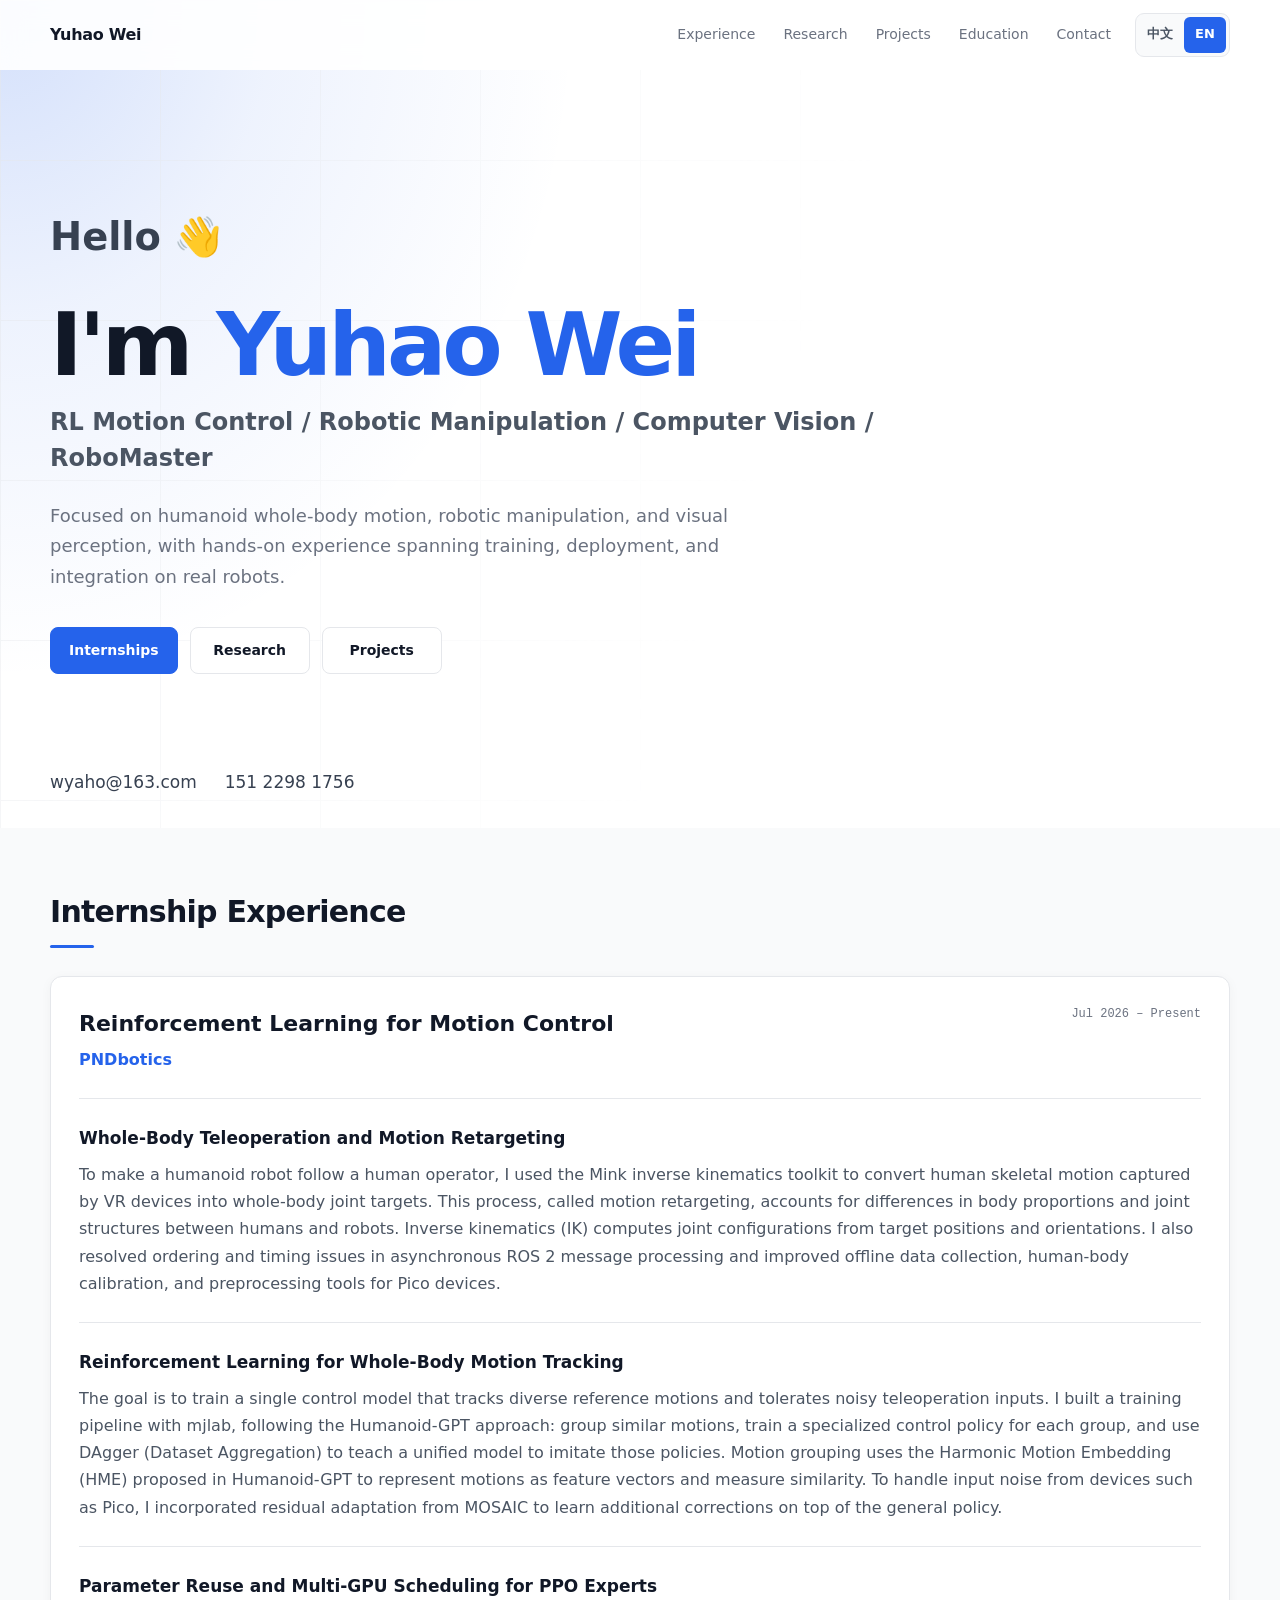
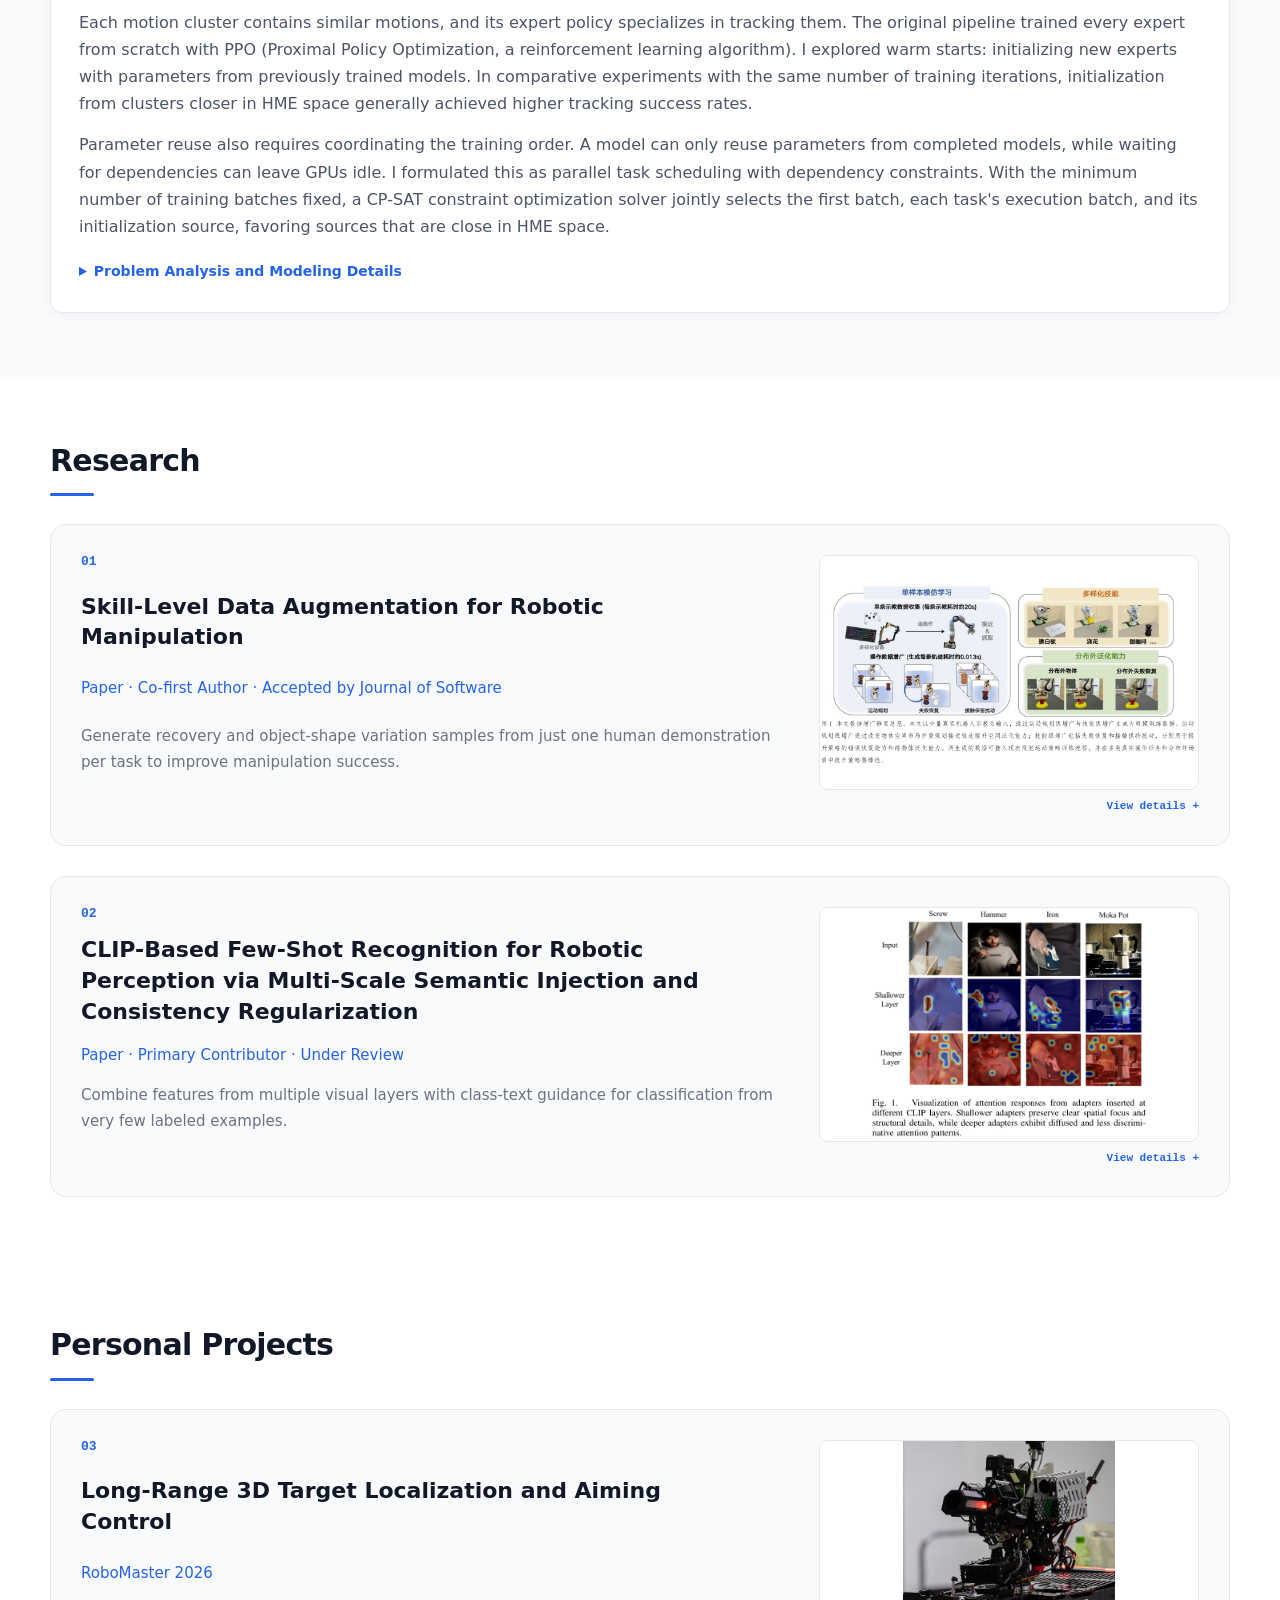
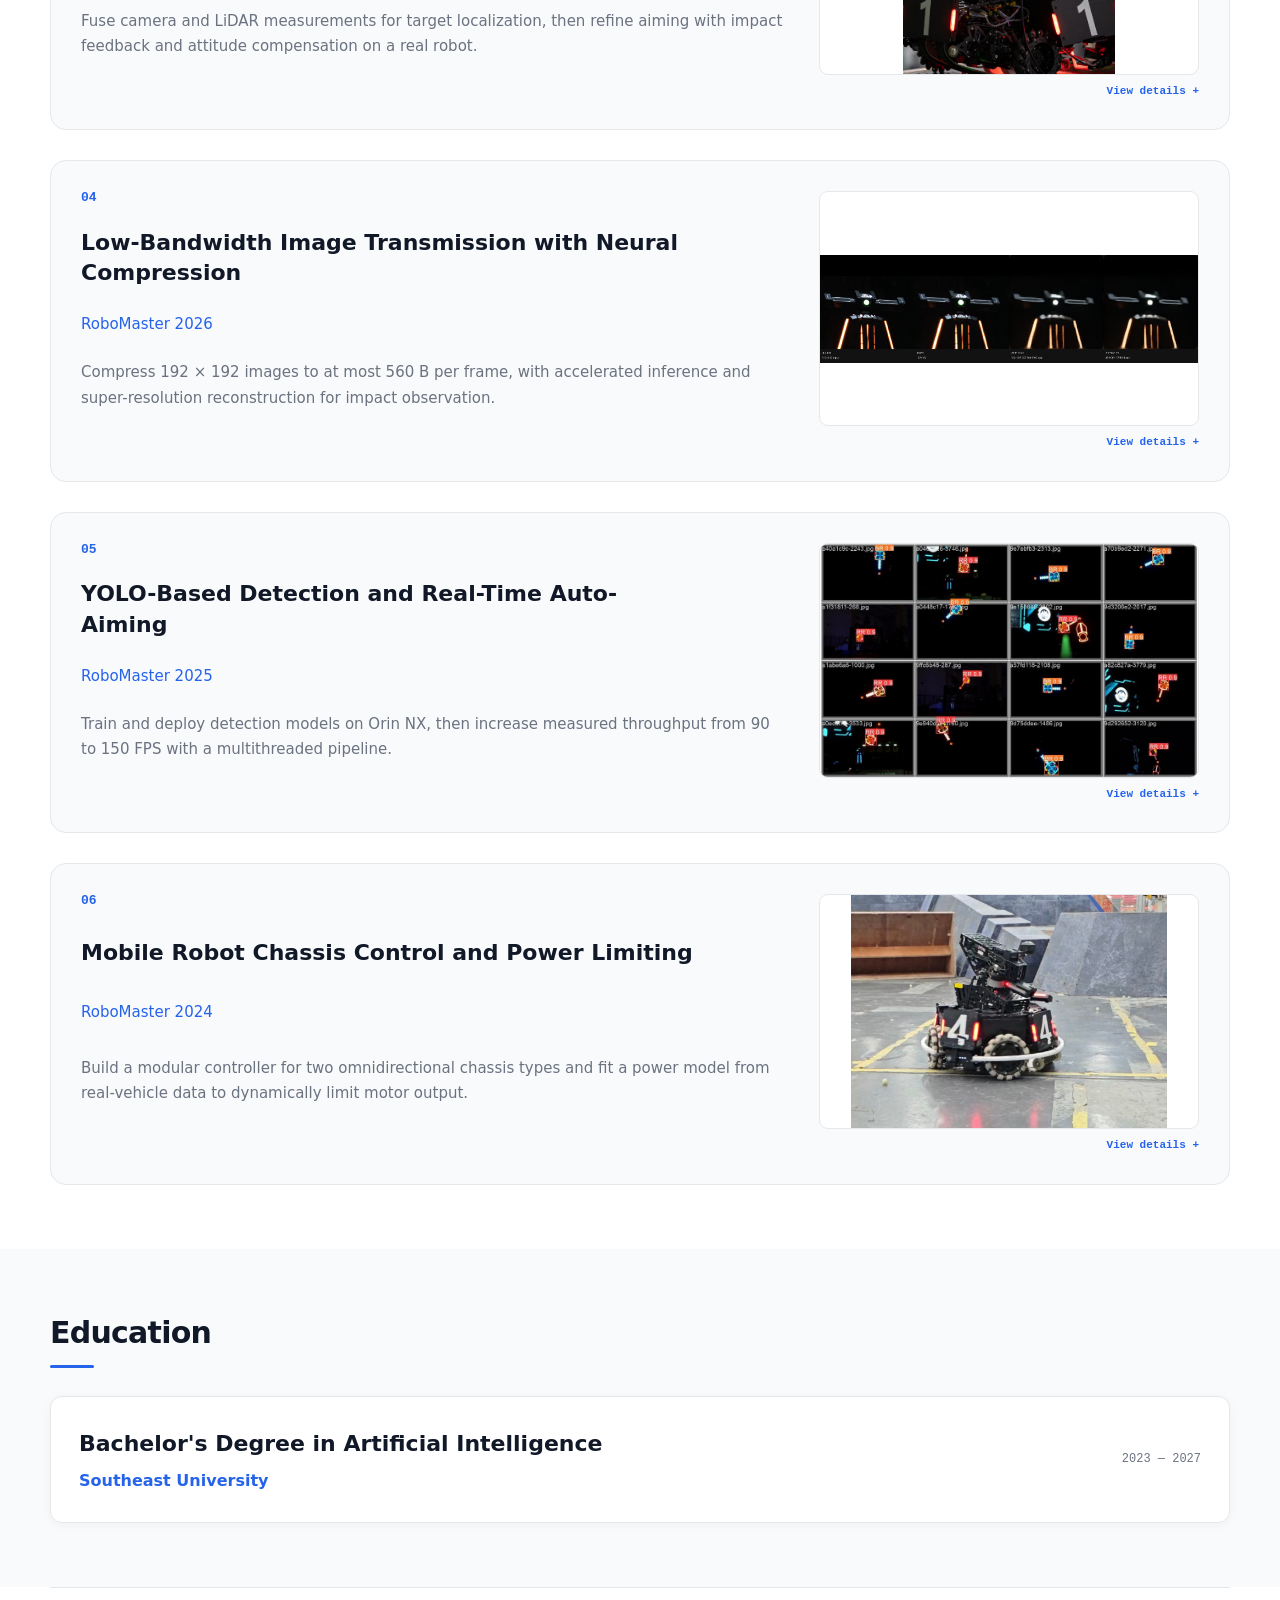
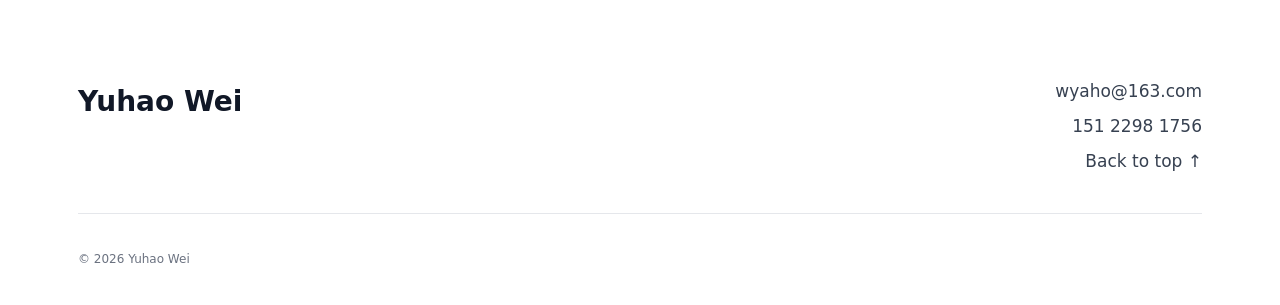
==== en.html @ c0b43d54 "Add English portfolio and bilingual navigation" ====
<!doctype html>
<html lang="en">
<head>
  <meta charset="UTF-8" />
  <meta name="viewport" content="width=device-width, initial-scale=1.0" />
  <meta name="description" content="Yuhao Wei's portfolio, focused on humanoid robotics, reinforcement learning, robotic manipulation, and visual perception." />
  <meta name="theme-color" content="#2563eb" />
  <meta property="og:type" content="website" />
  <meta property="og:url" content="https://weiyuhao258.github.io/en.html" />
  <link rel="canonical" href="https://weiyuhao258.github.io/en.html" />
  <link rel="alternate" hreflang="zh-CN" href="https://weiyuhao258.github.io/" />
  <link rel="alternate" hreflang="en" href="https://weiyuhao258.github.io/en.html" />
  <link rel="alternate" hreflang="x-default" href="https://weiyuhao258.github.io/" />
  <meta property="og:title" content="Yuhao Wei | RL Motion Control and Robotic Manipulation" />
  <meta property="og:description" content="Internship experience, research papers, robotics projects, and demonstration videos." />
  <title>Yuhao Wei | Personal Portfolio</title>
  <link rel="stylesheet" href="styles.css?v=bilingual-1" />
  <script src="script.js?v=bilingual-1" defer></script>
</head>
<body>
  <a class="skip-link" href="#main">Skip to main content</a>
  <header class="topbar">
    <a class="logo" href="#home">Yuhao Wei</a>
    <div class="header-controls">
      <button class="menu-button" type="button" aria-expanded="false" aria-controls="nav">Menu</button>
      <nav id="nav" aria-label="Main navigation">
        <a href="#experience">Experience</a><a href="#research">Research</a><a href="#projects">Projects</a><a href="#education">Education</a><a href="#contact">Contact</a>
      </nav>
      <div class="language-switch" role="group" aria-label="Language">
        <a href="index.html" lang="zh-CN" hreflang="zh-CN" data-language="zh-CN" aria-label="切换到中文">中文</a>
        <a href="en.html" lang="en" hreflang="en" data-language="en" aria-current="true" aria-label="Switch to English">EN</a>
      </div>
    </div>
  </header>

  <main id="main">
    <section class="hero" id="home">
      <div class="hero-pattern" aria-hidden="true"></div>
      <div class="hero-content">
        <p class="hello">Hello 👋</p>
        <h1>I'm <span>Yuhao Wei</span></h1>
        <p class="role">RL Motion Control / Robotic Manipulation / Computer Vision / RoboMaster</p>
        <p class="hero-summary">Focused on humanoid whole-body motion, robotic manipulation, and visual perception, with hands-on experience spanning training, deployment, and integration on real robots.</p>
        <div class="hero-actions">
          <a class="button primary" href="#experience">Internships</a>
          <a class="button secondary" href="#research">Research</a>
          <a class="button secondary" href="#projects">Projects</a>
        </div>
      </div>
      <div class="hero-contact"><a href="mailto:wyaho@163.com">wyaho@163.com</a><a href="tel:+8615122981756">151 2298 1756</a></div>
    </section>

    <section class="content-section tinted" id="experience">
      <div class="section-title"><h2>Internship Experience</h2><span></span></div>
      <div class="section-content timeline">
        <article class="timeline-item">
          <span class="timeline-dot"></span>
          <div class="experience-card">
            <div class="card-heading"><div><h3>Reinforcement Learning for Motion Control</h3><p>PNDbotics</p></div><time>Jul 2026 – Present</time></div>
            <div class="experience-block">
              <h4>Whole-Body Teleoperation and Motion Retargeting</h4>
              <p>To make a humanoid robot follow a human operator, I used the Mink inverse kinematics toolkit to convert human skeletal motion captured by VR devices into whole-body joint targets. This process, called motion retargeting, accounts for differences in body proportions and joint structures between humans and robots. Inverse kinematics (IK) computes joint configurations from target positions and orientations. I also resolved ordering and timing issues in asynchronous ROS 2 message processing and improved offline data collection, human-body calibration, and preprocessing tools for Pico devices.</p>
            </div>
            <div class="experience-block">
              <h4>Reinforcement Learning for Whole-Body Motion Tracking</h4>
              <p>The goal is to train a single control model that tracks diverse reference motions and tolerates noisy teleoperation inputs. I built a training pipeline with mjlab, following the Humanoid-GPT approach: group similar motions, train a specialized control policy for each group, and use DAgger (Dataset Aggregation) to teach a unified model to imitate those policies. Motion grouping uses the Harmonic Motion Embedding (HME) proposed in Humanoid-GPT to represent motions as feature vectors and measure similarity. To handle input noise from devices such as Pico, I incorporated residual adaptation from MOSAIC to learn additional corrections on top of the general policy.</p>
            </div>
            <div class="experience-block">
              <h4>Parameter Reuse and Multi-GPU Scheduling for PPO Experts</h4>
              <p>Each motion cluster contains similar motions, and its expert policy specializes in tracking them. The original pipeline trained every expert from scratch with PPO (Proximal Policy Optimization, a reinforcement learning algorithm). I explored warm starts: initializing new experts with parameters from previously trained models. In comparative experiments with the same number of training iterations, initialization from clusters closer in HME space generally achieved higher tracking success rates.</p>
              <p>Parameter reuse also requires coordinating the training order. A model can only reuse parameters from completed models, while waiting for dependencies can leave GPUs idle. I formulated this as parallel task scheduling with dependency constraints. With the minimum number of training batches fixed, a CP-SAT constraint optimization solver jointly selects the first batch, each task's execution batch, and its initialization source, favoring sources that are close in HME space.</p>
              <details>
                <summary>Problem Analysis and Modeling Details</summary>
                <div class="detail-content technical-narrative">
                  <h5>1. Jointly Consider Parameter Reuse and GPU Parallelism</h5>
                  <p>Choosing the nearest model for every task independently can produce an infeasible schedule: the source model may not have finished training, or two tasks may wait on each other. Initialization sources and execution order must therefore be planned together. A successfully trained model can initialize any number of tasks that start later; they do not need to run on the same GPU.</p>
                  <h5>2. Fix the Batch Count, Then Optimize Initialization Sources</h5>
                  <p>The model approximates expert training times as equal and uses synchronous batches: each batch finishes before the next begins. For N motion clusters and G GPUs, at most G tasks fit in each batch, requiring at least T = ⌈N / G⌉ batches. With 96 clusters and 8 GPUs, this gives 12 batches of 8 training tasks.</p>
                  <p>Once the batch count is fixed, the HME distance between an initialization source and a target cluster serves as a proxy for transfer difficulty. Minimizing the sum of these distances jointly optimizes which models train first, when they become available for reuse, and where later models obtain their initial parameters.</p>
                  <h5>3. Solve Batch Assignments and Dependencies with CP-SAT</h5>
                  <p>For each motion cluster i, an integer variable w<sub>i</sub> specifies its execution batch. A Boolean variable x<sub>ij</sub> indicates whether task j is initialized from task i, and D<sub>ij</sub> is their HME distance. Tasks in the first batch train from scratch; every other task must select one completed model as its initialization source, or parent in the dependency graph. The solver also chooses which clusters enter the first batch.</p>
                  <div class="model-spec" aria-label="CP-SAT scheduling model">
                    <div class="equation-row">
                      <span class="equation-label">Objective</span>
                      <div class="equation-scroll">
                        <math xmlns="http://www.w3.org/1998/Math/MathML" display="block" aria-label="Minimize the total HME distance between models and their initialization sources">
                          <mrow><mo movablelimits="true">min</mo><mspace width="0.4em" /><munder><mo>∑</mo><mrow><mi>i</mi><mo>≠</mo><mi>j</mi></mrow></munder><msub><mi>D</mi><mrow><mi>i</mi><mi>j</mi></mrow></msub><msub><mi>x</mi><mrow><mi>i</mi><mi>j</mi></mrow></msub></mrow>
                        </math>
                      </div>
                    </div>
                    <div class="equation-row">
                      <span class="equation-label">Variable Domains</span>
                      <div class="equation-scroll">
                        <math xmlns="http://www.w3.org/1998/Math/MathML" display="block" aria-label="Each cluster runs in batch 1 through T, where T is N divided by G rounded up; dependency variables are binary">
                          <mrow><msub><mi>w</mi><mi>i</mi></msub><mo>∈</mo><mo>{</mo><mn>1</mn><mo>,</mo><mo>…</mo><mo>,</mo><mi>T</mi><mo>}</mo><mo>,</mo><mspace width="0.6em" /><mi>T</mi><mo>=</mo><mrow><mo>⌈</mo><mfrac><mi>N</mi><mi>G</mi></mfrac><mo>⌉</mo></mrow><mo>,</mo><mspace width="0.6em" /><msub><mi>x</mi><mrow><mi>i</mi><mi>j</mi></mrow></msub><mo>∈</mo><mo>{</mo><mn>0</mn><mo>,</mo><mn>1</mn><mo>}</mo></mrow>
                        </math>
                      </div>
                    </div>
                    <div class="equation-row">
                      <span class="equation-label">Capacity</span>
                      <div class="equation-scroll">
                        <math xmlns="http://www.w3.org/1998/Math/MathML" display="block" aria-label="Each batch t contains at most G motion clusters">
                          <mrow><mo>|</mo><mo>{</mo><mi>i</mi><mo>:</mo><msub><mi>w</mi><mi>i</mi></msub><mo>=</mo><mi>t</mi><mo>}</mo><mo>|</mo><mo>≤</mo><mi>G</mi><mo>,</mo><mspace width="0.6em" /><mo>∀</mo><mi>t</mi><mo>∈</mo><mo>{</mo><mn>1</mn><mo>,</mo><mo>…</mo><mo>,</mo><mi>T</mi><mo>}</mo></mrow>
                        </math>
                      </div>
                    </div>
                    <div class="equation-row">
                      <span class="equation-label">Initial Batch</span>
                      <div class="equation-scroll">
                        <math xmlns="http://www.w3.org/1998/Math/MathML" display="block" aria-label="The first batch contains G tasks trained from scratch">
                          <mrow><mo>|</mo><mo>{</mo><mi>j</mi><mo>:</mo><msub><mi>w</mi><mi>j</mi></msub><mo>=</mo><mn>1</mn><mo>}</mo><mo>|</mo><mo>=</mo><mi>G</mi></mrow>
                        </math>
                      </div>
                    </div>
                    <div class="equation-row">
                      <span class="equation-label">Parent Selection</span>
                      <div class="equation-scroll">
                        <math xmlns="http://www.w3.org/1998/Math/MathML" display="block" aria-label="First-batch clusters have no parent; every other cluster has exactly one initialization source">
                          <mrow><munder><mo>∑</mo><mrow><mi>i</mi><mo>≠</mo><mi>j</mi></mrow></munder><msub><mi>x</mi><mrow><mi>i</mi><mi>j</mi></mrow></msub><mo>=</mo><mrow><mo stretchy="true">{</mo><mtable columnalign="left left" columnspacing="1.2em" rowspacing="0.5em"><mtr><mtd><mn>0</mn><mo>,</mo></mtd><mtd><msub><mi>w</mi><mi>j</mi></msub><mo>=</mo><mn>1</mn></mtd></mtr><mtr><mtd><mn>1</mn><mo>,</mo></mtd><mtd><msub><mi>w</mi><mi>j</mi></msub><mo>&gt;</mo><mn>1</mn></mtd></mtr></mtable></mrow></mrow>
                        </math>
                      </div>
                    </div>
                    <div class="equation-row">
                      <span class="equation-label">Dependencies</span>
                      <div class="equation-scroll">
                        <math xmlns="http://www.w3.org/1998/Math/MathML" display="block" aria-label="If j is initialized from i, the training batch of i must precede that of j">
                          <mrow><msub><mi>x</mi><mrow><mi>i</mi><mi>j</mi></mrow></msub><mo>=</mo><mn>1</mn><mo>⇒</mo><msub><mi>w</mi><mi>i</mi></msub><mo>&lt;</mo><msub><mi>w</mi><mi>j</mi></msub></mrow>
                        </math>
                      </div>
                    </div>
                  </div>
                  <p>Capacity constraints limit the number of tasks in each batch. Dependency constraints require initialization sources to finish in an earlier batch, ruling out circular waits. CP-SAT jointly searches over the first batch, execution batches, and dependencies, avoiding initialization choices that would prevent full GPU utilization.</p>
                  <h5>4. Replan Remaining Tasks After Training Failures</h5>
                  <p>The initial schedule assumes every completed task yields a usable model. If a model is discarded for poor performance, tasks that depend on it must be replanned. Tasks are partitioned into successful models S, discarded models D, and untrained tasks U. Models in S remain available, models in D are excluded, and tasks in U may initialize from S or from other tasks that finish earlier in the new schedule.</p>
                  <p>After each batch, if R tasks remain, the scheduler uses K = ⌈R / G⌉ as the upper bound on the remaining batch count and solves the assignments and dependencies again. Successful models no longer occupy GPU slots in subsequent batches and can directly initialize new tasks, preserving the value of completed training.</p>
                </div>
              </details>
            </div>
          </div>
        </article>
      </div>
    </section>

    <section class="content-section" id="research">
      <div class="section-title"><h2>Research</h2><span></span></div>
      <div class="section-content project-list">
        <details class="project-card">
          <summary class="project-summary">
            <span class="project-index">01</span>
            <strong>Skill-Level Data Augmentation for Robotic Manipulation</strong>
            <span class="project-meta">Paper · Co-first Author · Accepted by Journal of Software</span>
            <span class="project-brief">Generate recovery and object-shape variation samples from just one human demonstration per task to improve manipulation success.</span>
            <img class="project-thumb" src="assets/skill-augmentation/jos-overview-hd.png" alt="Overview of skill-level data augmentation" loading="lazy" />
            <span class="expand-label">View details</span>
          </summary>
          <div class="project-detail">
            <button type="button" aria-haspopup="dialog" class="paper-image-link" data-image-src="assets/skill-augmentation/jos-overview-hd.png" aria-label="Enlarge the skill-level data augmentation framework">
              <img class="project-image" src="assets/skill-augmentation/jos-overview-hd.png" alt="Skill-level data augmentation framework" loading="lazy" />
              <span>Click to enlarge ↗</span>
            </button>
            <h4>Research Question: How Can Robots Learn Recovery and Adapt to New Objects from Very Few Demonstrations?</h4>
            <p>Robot imitation learning relies on human demonstrations: observations and actions are recorded while a person controls the robot, then used to train a model to predict actions from observations. Collecting real demonstrations is expensive. With only successful examples, a model may fail to correct execution errors or generalize to objects with different shapes. This work generates additional training samples by editing existing demonstrations, a process known as data augmentation.</p>
            <p>The paper divides manipulation trajectories into a motion-planning stage before contact and a skill-execution stage after contact, such as approaching a cup and then grasping it to pour. Skill-level augmentation generates samples for the latter stage and its initial states, focusing on recovery from deviations and observations of altered object shapes.</p>
            <h4>Method: Add Recovery Trajectories and Perturb Non-Contact Geometry</h4>
            <p>Failure-recovery augmentation edits point clouds (3D samples of object surfaces) and robot-arm states to simulate position errors, orientation errors, or visual occlusion at the start of object interaction. It then generates a trajectory back to the normal skill starting state and appends the original manipulation sequence. These samples teach the robot to recover from deviations and continue the task.</p>
            <p>Contact-preserving perturbation keeps the geometry of the robot-object contact region intact while widening, stretching, or deforming other regions. For example, when the gripper holds a cup handle, the handle's contact geometry is preserved while the cup body changes shape. This increases shape diversity while retaining the contact relationships in the original demonstration.</p>
            <button type="button" aria-haspopup="dialog" class="paper-image-link" data-image-src="assets/skill-augmentation/jos-method-hd.png" aria-label="Enlarge the failure-recovery and contact-preserving perturbation diagram">
              <img class="project-image" src="assets/skill-augmentation/jos-method-hd.png" alt="Failure-recovery trajectories and contact-preserving perturbation" loading="lazy" />
              <span>Click to enlarge ↗</span>
            </button>
            <h4>Experiments and Results</h4>
            <p>Starting with one real demonstration per task, the experiments train DP3 policies on augmented data to predict actions from point clouds. Real wiping, pouring, and grasping tasks are evaluated on a Franka robot arm. Compared with augmentation that only changes object positions and approach paths, skill-level augmentation improves manipulation success and robustness to new objects and execution deviations.</p>
            <p>In recovery experiments, the robot learns to correct abnormal states before continuing. When its own arm blocks the camera and hides the target, for example, it raises the arm to restore visibility before resuming the task. When the end effector drifts, it can also return to a state from which the task can continue. The videos below demonstrate these recovery behaviors on the real robot.</p>
            <div class="video-grid three"><video controls playsinline preload="metadata" src="assets/skill-augmentation/demo-1.mp4"></video><video controls playsinline preload="metadata" src="assets/skill-augmentation/demo-2.mp4"></video><video controls playsinline preload="metadata" src="assets/skill-augmentation/demo-3.mp4"></video></div>
            <a class="external-link" href="https://www.jos.org.cn/ch/reader/view_abstract.aspx?flag=2&amp;file_no=202604270000003&amp;journal_id=jos" target="_blank" rel="noreferrer">Paper · Journal of Software ↗</a>
          </div>
        </details>

        <details class="project-card">
          <summary class="project-summary">
            <span class="project-index">02</span>
            <strong>CLIP-Based Few-Shot Recognition for Robotic Perception via Multi-Scale Semantic Injection and Consistency Regularization</strong>
            <span class="project-meta">Paper · Primary Contributor · Under Review</span>
            <span class="project-brief">Combine features from multiple visual layers with class-text guidance for classification from very few labeled examples.</span>
            <img class="project-thumb" src="assets/clip-recognition/clip-layer-attention.png" alt="CLIP few-shot recognition illustration" loading="lazy" />
            <span class="expand-label">View details</span>
          </summary>
          <div class="project-detail">
            <h4>Motivation: Different CLIP Layers Retain Different Information</h4>
            <button type="button" aria-haspopup="dialog" class="paper-image-link" data-image-src="assets/clip-recognition/clip-layer-attention.png" aria-label="Enlarge the comparison of attention across CLIP layers">
              <img class="project-image" src="assets/clip-recognition/clip-layer-attention.png" alt="Attention comparison between shallow and deep CLIP features" loading="lazy" />
              <span>Click to enlarge ↗</span>
            </button>
            <p>CLIP learns from paired images and text to map visual content and language concepts into a shared feature space. Its visual encoder processes images layer by layer: early and intermediate layers retain more local structure, shape, and spatial information, while deeper layers emphasize category semantics with progressively coarser spatial detail. Many CLIP-based few-shot classifiers use only the final layer and may therefore miss local details needed to distinguish similar categories.</p>
            <p>The figure compares attention responses at different network depths for four types of images. Earlier layers focus on the objects themselves, including screws, hammers, irons, and moka pots, preserving their locations and outlines. Deeper responses are more dispersed, with some attention falling on the background or unrelated regions. This suggests that features at different depths are complementary: classification benefits from both intermediate local evidence and deeper semantic information.</p>
            <h4>Method: Guide Feature Extraction with Class Text and Fuse Multiple Visual Layers</h4>
            <button type="button" aria-haspopup="dialog" class="paper-image-link" data-image-src="assets/clip-recognition/clip-framework.png" aria-label="Enlarge the CLIP method framework">
              <img class="project-image" src="assets/clip-recognition/clip-framework.png" alt="Multi-scale semantic injection and semantic consistency regularization framework" loading="lazy" />
              <span>Click to enlarge ↗</span>
            </button>
            <p>Multi-Scale Semantic Injection (MSI) selects outputs from several intermediate layers of a frozen CLIP visual encoder. At each layer, class names are encoded by CLIP's text encoder. Text tokens and image patch tokens then pass through a shared Transformer, providing class-level guidance for the visual features.</p>
            <p>After semantic injection, a global token containing class information acts as a query in cross-attention to select the most relevant local patches and produce a representation for each layer. Attention pooling then learns how to weight the layers, combining local spatial details with deeper semantics. Few-shot classification uses the distance between this representation and each class prototype.</p>
            <p>During training, labeled support images can use their true class names, but query images have no known labels. Direct reliance on text can therefore create a mismatch between their features. Semantic Consistency Regularization (SCR) processes the same image with and without text prompts. It randomly disables some prompts so the model adapts to both inputs, while explicitly keeping the two feature representations close. This allows training to benefit from text while maintaining stable behavior with image-only inputs.</p>
            <h4>Experiments and Figure Analysis</h4>
            <button type="button" aria-haspopup="dialog" class="paper-image-link" data-image-src="assets/clip-recognition/clip-analysis.png" aria-label="Enlarge the CLIP attention and aggregation analysis">
              <img class="project-image" src="assets/clip-recognition/clip-analysis.png" alt="Attention responses and aggregation contributions across visual layers" loading="lazy" />
              <span>Click to enlarge ↗</span>
            </button>
            <p>Experiments use MiniImageNet, TieredImageNet, and CUB under 5-way 1-shot and 5-way 5-shot settings: each classification episode has five classes with one or five labeled examples per class. Comparisons with existing few-shot learning and CLIP adaptation methods show competitive accuracy on both general-category and fine-grained datasets.</p>
            <p>The left side of the figure shows attention maps from CLIP layers 6, 8, 10, and 12 with the text prompt “keyboard.” Layers 6 and 8 have more dispersed responses, layer 10 focuses more clearly on the keyboard, and layer 12 captures more abstract category information. The heatmap on the right shows how 16 attention heads weight the four layers. Most heads combine multiple levels and assign higher weights to layers 10 and 12, indicating that aggregation selects complementary information across depths.</p>
            <p>Ablations remove multi-layer features, cross-attention, random semantic injection, and the feature-consistency loss. Classification is strongest when multi-layer features and cross-attention are both enabled. Randomly disabling text prompts together with explicit feature alignment also outperforms configurations that omit either component. MSI primarily improves extraction of local discriminative evidence, while SCR reduces the mismatch between text-assisted support images and image-only queries.</p>
            <span class="coming-soon">Paper · Coming Soon</span>
          </div>
        </details>

      </div>
    </section>

    <section class="content-section" id="projects">
      <div class="section-title"><h2>Personal Projects</h2><span></span></div>
      <div class="section-content project-list">
        <details class="project-card">
          <summary class="project-summary">
            <span class="project-index">03</span>
            <strong>Long-Range 3D Target Localization and Aiming Control</strong>
            <span class="project-meta">RoboMaster 2026</span>
            <span class="project-brief">Fuse camera and LiDAR measurements for target localization, then refine aiming with impact feedback and attitude compensation on a real robot.</span>
            <img class="project-thumb" src="assets/remote-aiming/rm-robot.jpg" alt="Robot equipped with the long-range aiming system" loading="lazy" />
            <span class="expand-label">View details</span>
          </summary>
          <div class="project-detail">
            <h4>Problem: Monocular Localization Is Insufficient Beyond 20 m</h4>
            <p>This project supports long-range lob shots in the RoboMaster robot competition. Beyond 20 m, targets occupy few image pixels, and distance amplifies corner-detection errors in PnP-based monocular localization. The resulting depth errors can exceed the accuracy required for ballistic calculations. I introduced LiDAR, jointly calibrated it with the camera, and used point clouds for more accurate target range and 3D position estimates before computing trajectories and gimbal commands.</p>
            <h4>Sensing Hardware</h4>
            <img class="project-image" src="assets/remote-aiming/rm-camera-rig-detail.png" alt="Annotated hardware: industrial camera, 50 mm lens, Livox Mid-70, and laser rangefinder" loading="lazy" />
            <h4>Method: Camera–LiDAR Localization and Feedback-Based Aiming Corrections</h4>
            <button type="button" aria-haspopup="dialog" class="paper-image-link" data-image-src="assets/remote-aiming/flowchart_high_res.png" aria-label="Enlarge the long-range aiming system flowchart">
              <img class="project-image" src="assets/remote-aiming/flowchart_high_res.png" alt="Long-range aiming pipeline: camera detection, point-cloud localization, projectile calibration, and gimbal compensation" loading="lazy" />
              <span>Click to enlarge ↗</span>
            </button>
            <p>ROS2_CALIB first estimates the relative position and orientation of the camera and Livox Mid-70 LiDAR. At runtime, YOLO target boxes are associated with the corresponding LiDAR points. Clustering and filtering reject outliers, and the remaining points estimate horizontal range, vertical offset, and 3D target position. Ballistic calculations then determine the required pitch and yaw offsets and generate commands for the two-axis gimbal.</p>
            <p>To handle false and missed projectile detections, single-object tracking associates the same projectile across frames. Its observed trajectory and impact location guide aim corrections. When the chassis tilts, IMU attitude measurements and two-axis gimbal kinematics transform coordinates so that yaw and pitch commands remain referenced to the ground.</p>
            <h4>Results: Integrated Localization, Feedback, and Attitude Compensation</h4>
            <p>The system has completed integration and real-robot testing of sensor calibration, 3D localization, gimbal control, projectile tracking, and attitude compensation. An independent laser rangefinder provided reference distances to check the localization results. The video below shows the sensing and control process on the robot.</p>
            <video class="project-video" controls playsinline preload="metadata" poster="assets/remote-aiming/rm-range-test.png" src="assets/remote-aiming/demo-4.mp4"></video>
          </div>
        </details>

        <details class="project-card">
          <summary class="project-summary">
            <span class="project-index">04</span>
            <strong>Low-Bandwidth Image Transmission with Neural Compression</strong>
            <span class="project-meta">RoboMaster 2026</span>
            <span class="project-brief">Compress 192 × 192 images to at most 560 B per frame, with accelerated inference and super-resolution reconstruction for impact observation.</span>
            <img class="project-thumb" src="assets/video-compression/compress-result.png" alt="Low-bitrate image transmission results" loading="lazy" />
            <span class="expand-label">View details</span>
          </summary>
          <div class="project-detail">
            <h4>Problem: Enforce a Strict Frame Budget with Limited Compute and Battery Power</h4>
            <p>The communication protocol allows only about 560 B of image data per frame; oversized frames cannot be sent directly. CompressAI's pretrained mbt2018_mean model uses a fixed compression configuration, lacks real-time variable-rate control, and cannot strictly guarantee that scenes of different complexity fit the budget. I added QVRF-based rate adjustment and retries for oversized frames so the bitstream can adapt to scene complexity.</p>
            <p>Compute and power are also constrained. The onboard sender runs on a NUC12, while the receiver is a laptop with an NVIDIA GPU operating on battery power. Both ends must continuously perform neural inference, entropy coding, and image processing, making inference efficiency and runtime overhead important alongside rate control.</p>
            <h4>Compression: Control Frame Size Through Feature Quantization and Feedback</h4>
            <p><strong>Image features and statistics.</strong> The sender feeds a 192 × 192 RGB image into the analysis network g<sub>a</sub> to obtain a compact reconstruction feature y. Floating-point features are still too large to transmit directly, so they require quantization and entropy coding. The hyperprior network h<sub>a</sub> transforms y into a compact auxiliary feature z. After z is quantized and decoded, h<sub>s</sub> predicts the mean and scale of each element in y, providing a probability model for coding.</p>
            <p><strong>Quantization and entropy coding.</strong> The predicted mean is subtracted from y, the result is multiplied by a gain factor, and values are rounded to integer symbols. A smaller gain groups more nearby values into the same symbol, reducing byte count at the cost of image detail. Predicted scales select probability tables, and rANS entropy coding turns the symbols into a compact bitstream, assigning fewer bits to frequent symbols. The transmitted data includes the main y stream, the auxiliary z stream, and decoding information such as gain.</p>
            <p><strong>Per-frame feedback and oversized-frame handling.</strong> The next frame's gain is adjusted using the previous frame's byte count relative to the 560 B budget. Spare capacity increases gain to retain detail; a near-full budget decreases it. If a frame exceeds the budget, gain is reduced further and encoding is retried. If it remains oversized after repeated attempts, an OVER marker is sent and the receiver keeps the previous frame, preventing oversized image data from entering the link.</p>
            <p><strong>Receiver reconstruction.</strong> The receiver decodes z and uses h<sub>s</sub> to recover the same means and scales as the sender. It decodes the integer symbols of y with matching probability tables, divides by gain, and adds the means back. The reconstructed features pass through the synthesis network g<sub>s</sub>, followed by RLFN ×2 super-resolution. The auxiliary feature z lets both ends reconstruct the same statistics without transmitting large mean and scale arrays. Details of compression, rate feedback, and exception handling are available in the <a class="text-link" href="https://github.com/ElainaXD/rm_compress#具体实现" target="_blank" rel="noreferrer">technical documentation ↗</a>.</p>
            <h4>Inference Optimization: Reduce Overhead Along Both Data Paths</h4>
            <p>The sender uses the NUC12 integrated GPU and OpenVINO to accelerate g<sub>a</sub>. PrePostProcessor folds BGR uint8 input handling, resizing, RGB conversion, and normalization into the inference graph, avoiding separate CPU preprocessing. NumPy searchsorted replaces CompressAI's original build_indexes search to reduce probability-table index construction overhead before entropy coding.</p>
            <p>The receiver fuses the synthesis network g<sub>s</sub> and RLFN ×2 into a single TensorRT engine, producing 384 × 384 images without returning intermediate features to the CPU. CuPy then converts NCHW FP32 output to HWC uint8 on the GPU. Entropy-coding modules remain on the CPU because cross-device numerical differences could produce inconsistent probability tables at the two ends.</p>
            <h4>Results: Real-Time Low-Bandwidth Transmission for Impact Observation</h4>
            <p>The system keeps compressed 192 × 192 RGB images within 560 B per frame. The implementation documented in the repository supports 24 FPS transmission and reconstructs 384 × 384 images at the receiver. Real-world tests show that the reconstructed view can help identify projectile impacts and correct aiming.</p>
            <p><strong>The bottom-right view in the video below is the final display seen by the operator.</strong> It shows the scene after compression, transmission, decoding, and super-resolution reconstruction, supporting observation of targets and projectile impacts.</p>
            <video class="project-video" controls playsinline preload="metadata" poster="assets/video-compression/compress-landing.png" src="assets/video-compression/demo-5.mp4"></video>
            <a class="external-link" href="https://github.com/ElainaXD/rm_compress" target="_blank" rel="noreferrer">GitHub Repository ↗</a>
          </div>
        </details>

        <details class="project-card">
          <summary class="project-summary">
            <span class="project-index">05</span>
            <strong>YOLO-Based Detection and Real-Time Auto-Aiming</strong>
            <span class="project-meta">RoboMaster 2025</span>
            <span class="project-brief">Train and deploy detection models on Orin NX, then increase measured throughput from 90 to 150 FPS with a multithreaded pipeline.</span>
            <img class="project-thumb" src="assets/auto-aim/yolo-dataset.jpg" alt="YOLO auto-aiming project illustration" loading="lazy" />
            <span class="expand-label">View details</span>
          </summary>
          <div class="project-detail">
            <h4>Power Rune Detection and Model Deployment</h4>
            <p>I handled image collection, cleaning, annotation, YOLO training, and TensorRT deployment for the Power Rune, a rotating target in the competition, running detection on NVIDIA Orin NX. When a rule change removed the target's outer frame, I used its known dimensions and OpenCV to mask the frame in existing images. This reduced the mismatch between training data and the new field appearance, allowed the dataset to be reused, and supported deployment of the updated model in competition.</p>
            <h4>Multithreaded Pipeline Optimization for Auto-Aiming</h4>
            <p>Image capture, preprocessing, inference, postprocessing, Kalman-filter observation updates, gimbal control, and firing control run in separate task threads. Data moves through a producer–consumer pipeline, with condition variables synchronizing threads when data becomes ready. This reduces blocking between stages. Multiple inference threads address the inference bottleneck and allow processing of different frames to overlap.</p>
            <figure class="project-flow">
              <button type="button" aria-haspopup="dialog" data-image-src="assets/auto-aim/diagram.png" aria-label="Enlarge the multithreaded auto-aiming pipeline">
                <img src="assets/auto-aim/diagram.png" alt="Multithreaded auto-aiming pipeline: capture and preprocessing, parallel armor or Power Rune inference, postprocessing, Kalman filtering, gimbal and firing control, synchronized with condition variables" width="937" height="900" loading="lazy" />
              </button>
              <figcaption>Multithreaded Auto-Aiming Pipeline · Click to Enlarge</figcaption>
            </figure>
            <p>Under the project's test conditions, multithreading increased processing throughput from 90 to 150 frames per second. The two videos below show the auto-aiming system running on real robots.</p>
            <div class="video-grid two"><video controls playsinline preload="metadata" src="assets/auto-aim/demo-6.mp4"></video><video controls playsinline preload="metadata" src="assets/auto-aim/demo-7.mp4"></video></div>
          </div>
        </details>

        <details class="project-card">
          <summary class="project-summary">
            <span class="project-index">06</span>
            <strong>Mobile Robot Chassis Control and Power Limiting</strong>
            <span class="project-meta">RoboMaster 2024</span>
            <span class="project-brief">Build a modular controller for two omnidirectional chassis types and fit a power model from real-vehicle data to dynamically limit motor output.</span>
            <img class="project-thumb" src="assets/chassis-control/infantry.jpg" alt="Infantry robot with an omni-wheel chassis" loading="lazy" />
            <span class="expand-label">View details</span>
          </summary>
          <div class="project-detail">
            <h4>Embedded Chassis Control Framework</h4>
            <p>I developed an embedded control framework for omni-wheel and mecanum-wheel chassis, separating peripheral communication, state observation, and control logic into independent modules. This reduces coupling between control algorithms and hardware communication. Communication adapters, state observers, and control parameters can be modified independently, simplifying reuse and further development across chassis types.</p>
            <h4>Motor Power Modeling</h4>
            <p>I collected motor speed, current, and power measurements from real vehicles at different speeds and loads to fit a motor power estimation model. At runtime, the controller estimates total chassis power from each motor's state and dynamically limits motor targets. This adapts power control to current operating conditions instead of imposing a fixed output cap.</p>
          </div>
        </details>
      </div>
    </section>

    <section class="content-section tinted" id="education">
      <div class="section-title"><h2>Education</h2><span></span></div>
      <div class="section-content"><article class="education-card"><div><h3>Bachelor's Degree in Artificial Intelligence</h3><p>Southeast University</p></div><time>2023 — 2027</time></article></div>
    </section>

  </main>

  <footer id="contact">
    <div><h2>Yuhao Wei</h2></div>
    <div class="footer-links"><a href="mailto:wyaho@163.com">wyaho@163.com</a><a href="tel:+8615122981756">151 2298 1756</a><a href="#home">Back to top ↑</a></div>
    <p class="copyright">© <span data-year></span> Yuhao Wei</p>
  </footer>
</body>
</html>
---- styles.css ----
:root {
  --accent: #2563eb; --accent-soft: #dbeafe; --text: #111827; --muted: #6b7280;
  --line: #e5e7eb; --surface: #f9fafb; --white: #fff; --max: 1180px;
  --mono: "SFMono-Regular", Consolas, "Liberation Mono", "PingFang SC", monospace;
  --sans: Inter, ui-sans-serif, system-ui, -apple-system, BlinkMacSystemFont, "Segoe UI", "PingFang SC", "Microsoft YaHei", sans-serif;
}
* { box-sizing: border-box; }
html { scroll-behavior: auto; }
html:focus-within { scroll-behavior: smooth; }
body { margin: 0; color: var(--text); background: white; font-family: var(--sans); line-height: 1.7; -webkit-font-smoothing: antialiased; }
a { color: inherit; text-decoration: none; }
img, video { display: block; max-width: 100%; }
button { font: inherit; }
::selection { color: var(--text); background: var(--accent-soft); }
.skip-link { position: fixed; top: -60px; left: 20px; z-index: 100; padding: 10px 14px; color: white; background: var(--accent); }
.skip-link:focus { top: 20px; }

.topbar { position: fixed; z-index: 50; inset: 0 0 auto; height: 70px; padding: 0 max(28px, calc((100vw - var(--max)) / 2)); display: flex; align-items: center; justify-content: space-between; background: rgba(255,255,255,.9); border-bottom: 1px solid transparent; backdrop-filter: blur(12px); transition: border-color .2s; }
.topbar.scrolled { border-color: var(--line); }
.logo { flex-shrink: 0; font-weight: 750; letter-spacing: -.02em; }
.header-controls { display: flex; align-items: center; gap: 24px; }
.language-switch { display: flex; flex-shrink: 0; gap: 3px; padding: 3px; border: 1px solid var(--line); border-radius: 9px; background: var(--surface); }
.language-switch a { display: grid; place-items: center; min-width: 42px; min-height: 36px; padding: 4px 8px; border-radius: 6px; color: #4b5563; font-size: 13px; font-weight: 650; }
.language-switch a[aria-current="true"] { color: white; background: var(--accent); }
.language-switch a:not([aria-current]):hover { color: var(--accent); background: var(--accent-soft); }
a:focus-visible, button:focus-visible, summary:focus-visible { outline: 3px solid var(--accent); outline-offset: 4px; }
html[lang="en"] .hero h1 { font-size: clamp(46px, 7vw, 88px); letter-spacing: -.045em; }
html[lang="en"] .hero { padding-bottom: 100px; }
html[lang="en"] .hero h1 span { display: inline-block; }
html[lang="en"] .role { font-family: var(--sans); font-size: clamp(17px, 2vw, 24px); }
html[lang="en"] .equation-row { grid-template-columns: 125px minmax(0, 1fr); }
html[lang="en"] .project-summary strong { overflow-wrap: anywhere; }
nav { display: flex; gap: 28px; color: var(--muted); font-size: 14px; }
nav a:hover, nav a.active { color: var(--accent); }
.menu-button { display: none; padding: 7px 10px; color: var(--text); background: white; border: 1px solid var(--line); border-radius: 7px; }

.hero { position: relative; min-height: 92vh; padding: 150px max(28px, calc((100vw - var(--max)) / 2)) 70px; display: flex; align-items: center; overflow: hidden; background: white; }
.hero::before { content: ""; position: absolute; inset: 0; background: radial-gradient(ellipse 850px 1000px at 0 0, rgba(37,99,235,.2), rgba(37,99,235,.08) 32%, transparent 68%); }
.hero-pattern { position: absolute; inset: 0; opacity: .55; background-image: linear-gradient(#e5e7eb 1px, transparent 1px), linear-gradient(90deg, #e5e7eb 1px, transparent 1px); background-size: 160px 160px; mask-image: linear-gradient(110deg, black, transparent 60%); }
.hero-content { position: relative; z-index: 2; max-width: 850px; }
.hello { margin: 0; color: #374151; font-size: clamp(24px, 3vw, 44px); font-weight: 700; }
.hero h1 { margin: 28px 0 12px; font-size: clamp(54px, 8vw, 100px); line-height: 1.08; letter-spacing: -.055em; }
.hero h1 span { color: var(--accent); }
.role { margin: 0; color: #4b5563; font: 600 clamp(18px, 2.2vw, 27px)/1.5 var(--mono); }
.hero-summary { max-width: 680px; margin: 25px 0 0; color: var(--muted); font-size: 18px; }
.hero-actions { display: flex; flex-wrap: wrap; gap: 12px; margin-top: 34px; }
.hero-actions .button { min-width: 120px; text-align: center; }
.button { padding: 11px 18px; border: 1px solid var(--line); border-radius: 8px; font-size: 14px; font-weight: 650; transition: transform .2s, box-shadow .2s; }
.button:hover { transform: translateY(-2px); box-shadow: 0 8px 22px rgba(17,24,39,.08); }
.button.primary { color: white; background: var(--accent); border-color: var(--accent); }
.button.secondary { background: white; }
.hero-contact { position: absolute; z-index: 2; left: max(28px, calc((100vw - var(--max)) / 2)); bottom: 32px; display: flex; flex-wrap: wrap; gap: 8px 28px; max-width: calc(100% - 44px); color: #374151; font: 500 17px/1.6 var(--sans); }
.hero-contact a:hover { color: var(--accent); }

.content-section { margin: 0; padding: 64px max(28px, calc((100vw - var(--max)) / 2)); display: block; scroll-margin-top: 70px; }
.content-section.tinted { background: var(--surface); }
.section-title { position: static; margin-bottom: 28px; text-align: left; }
.section-title h2 { margin: 0; font-size: 30px; line-height: 1.35; letter-spacing: -.025em; }
.section-title span { display: block; width: 44px; height: 3px; margin-top: 12px; border-radius: 99px; background: var(--accent); }
.section-content { min-width: 0; }
.about-content > p { margin: 0; color: #4b5563; font-size: clamp(17px, 2vw, 21px); line-height: 1.9; }
.skills, .project-tags { display: flex; flex-wrap: wrap; gap: 9px; margin-top: 34px; }
.skills span, .project-tags span { padding: 7px 11px; color: white; background: #111827; border-radius: 7px; font-size: 12px; font-weight: 650; }

.timeline { position: relative; }
.timeline::before { display: none; }
.timeline-item { position: relative; }
.timeline-dot { display: none; }
.experience-card, .education-card { position: relative; z-index: 3; padding: 28px; background: white; border: 1px solid var(--line); border-radius: 12px; box-shadow: 0 2px 12px rgba(17,24,39,.04); }
.card-heading, .block-title-row, .education-card { display: flex; justify-content: space-between; gap: 25px; align-items: flex-start; }
.card-heading h3, .education-card h3 { margin: 0; font-size: 22px; }
.card-heading p, .education-card p { margin: 4px 0 0; color: var(--accent); font-weight: 650; }
.card-heading time, .education-card time { color: var(--muted); font: 500 12px/1.6 var(--mono); white-space: nowrap; }
.experience-block { padding-top: 25px; margin-top: 25px; border-top: 1px solid var(--line); }
.experience-block h4 { margin: 0 0 8px; font-size: 17px; }
.experience-block > p { margin: 0; color: #4b5563; }
.experience-block > p + p { margin-top: 14px; }
details { margin-top: 20px; }
summary { cursor: pointer; color: var(--accent); font-weight: 700; font-size: 14px; }
.detail-content { padding-top: 16px; color: #4b5563; font-size: 14px; }
.detail-content p { margin-top: 0; }
.detail-content li { margin: 7px 0; }
.technical-narrative { max-width: 1000px; padding-top: 4px; font-size: 15px; line-height: 1.85; }
.technical-narrative h5 { margin: 26px 0 10px; color: var(--text); font-size: 16px; line-height: 1.5; }
.technical-narrative p { margin: 0 0 14px; }
.model-spec { padding: 8px 20px; margin: 18px 0; border-left: 2px solid #cbd5e1; background: var(--surface); }
.equation-row { display: grid; grid-template-columns: 100px minmax(0, 1fr); align-items: center; gap: 16px; padding: 14px 0; }
.equation-row + .equation-row { border-top: 1px solid var(--line); }
.equation-label { color: #4b5563; font-size: 14px; }
.equation-scroll { min-width: 0; overflow-x: auto; padding: 5px 0; }
.equation-scroll math { width: max-content; margin: 0; color: var(--text); font-family: "Cambria Math", "STIX Two Math", math; font-size: 19px; }

.project-list { display: grid; gap: 30px; }
.project-group-title { margin: 0; padding-bottom: 12px; color: var(--text); border-bottom: 1px solid var(--line); font-size: 24px; letter-spacing: -.02em; }
.project-group-title.personal-title { margin-top: 30px; }
.project-card, .small-project-card { position: relative; padding: 30px; background: var(--surface); border: 1px solid var(--line); border-radius: 16px; transition: transform .25s, box-shadow .25s, background .25s; }
.project-card:hover, .small-project-card:hover { transform: translateY(-3px); background: white; box-shadow: 0 18px 45px rgba(17,24,39,.08); }
.project-card { margin-top: 0; overflow: hidden; }
.project-summary { position: relative; display: grid; grid-template-columns: minmax(0, 1fr) minmax(260px, 34%); column-gap: 36px; row-gap: 8px; align-content: start; color: var(--text); list-style: none; }
.project-summary > .project-index, .project-summary > strong, .project-summary > .project-meta, .project-summary > .project-brief { grid-column: 1; }
.project-summary::-webkit-details-marker { display: none; }
.project-summary::marker { display: none; content: ""; }
.project-summary .project-meta { display: block; margin: 0; color: var(--accent); font: 500 15px/1.65 var(--sans); }
.project-summary strong { max-width: 620px; font-size: 22px; line-height: 1.4; }
.project-brief { color: var(--muted); font-size: 15px; font-weight: 400; }
.project-thumb { grid-column: 2; grid-row: 1 / 5; width: 100%; height: 235px; align-self: start; object-fit: contain; background: white; border: 1px solid var(--line); border-radius: 9px; }
.expand-label { grid-column: 2; grid-row: 5; justify-self: end; color: var(--accent); font: 600 11px/1.5 var(--mono); }
.expand-label::after { content: " +"; }
.project-card[open] .expand-label::after { content: " −"; }
.project-card[open] { background: white; box-shadow: 0 18px 45px rgba(17,24,39,.08); }
.project-detail { padding-top: 28px; margin-top: 26px; color: #4b5563; border-top: 1px solid var(--line); }
.project-detail > p { margin: 0 0 16px; }
.project-detail > .project-image { margin: 16px 0 22px; max-height: 520px; }
.paper-image-link { display: block; width: 100%; padding: 0; border: 0; background: transparent; text-align: inherit; margin: 16px 0 22px; color: var(--accent); cursor: zoom-in; }
.paper-image-link > .project-image { display: block; margin: 0; max-height: 520px; }
.paper-image-link > span { display: block; margin-top: 8px; text-align: right; font-size: 12px; }
.zoomable-image { cursor: zoom-in; }
.image-viewer { position: fixed; inset: 0; width: min(1440px, 92vw); height: 88vh; height: 88dvh; max-width: none; max-height: none; margin: auto; padding: 0; border: 1px solid #cbd5e1; border-radius: 16px; overflow: hidden; color: #1e293b; background: #f8fafc; box-shadow: 0 24px 100px rgba(0,0,0,.38); }
.image-viewer[open] { display: grid; grid-template-rows: auto minmax(0, 1fr) auto; animation: viewer-appear .16s ease-out; }
.image-viewer::backdrop { background: rgba(15,23,42,.48); }
.image-viewer-header { display: flex; align-items: center; gap: 16px; padding: 10px 16px 10px 22px; border-bottom: 1px solid #e2e8f0; background: white; font-size: 15px; font-weight: 600; }
.image-viewer-scale { margin-left: auto; color: #64748b; font-size: 13px; font-variant-numeric: tabular-nums; font-weight: 400; }
.image-viewer-close { display: grid; place-items: center; flex-shrink: 0; width: 36px; height: 36px; padding: 0; border: 0; border-radius: 8px; color: #475569; background: #f1f5f9; line-height: 1; cursor: pointer; }
.image-viewer-close svg { display: block; }
.image-viewer-close:hover { background: #e2e8f0; }
.image-viewer-stage { position: relative; min-height: 0; overflow: hidden; cursor: grab; user-select: none; touch-action: none; }
.image-viewer-stage.dragging { cursor: grabbing; }
.image-viewer-image { position: absolute; top: 50%; left: 50%; width: auto; height: auto; max-width: calc(100% - 40px); max-height: calc(100% - 40px); object-fit: contain; transform: translate(calc(-50% + var(--viewer-x, 0px)), calc(-50% + var(--viewer-y, 0px))) scale(var(--viewer-scale, 1)); transform-origin: center; will-change: transform; pointer-events: none; }
.image-viewer-hint { margin: 0; padding: 12px 16px; border-top: 1px solid #e2e8f0; color: #64748b; background: white; text-align: center; font-size: 12px; line-height: 1.5; }
body.viewer-open { overflow: hidden; }
@keyframes viewer-appear { from { opacity: 0; transform: translateY(8px); } to { opacity: 1; transform: translateY(0); } }
@media (max-width: 600px) { .image-viewer { width: 96vw; height: 90dvh; border-radius: 12px; } .image-viewer-image { max-width: calc(100% - 20px); max-height: calc(100% - 20px); } }
.project-flow { max-width: 937px; margin: 24px auto; }
.project-flow button { display: block; width: 100%; padding: 0; cursor: zoom-in; border: 1px solid var(--line); border-radius: 10px; overflow: hidden; background: white; }
.project-flow img { width: 100%; height: auto; }
.project-flow figcaption { margin-top: 10px; color: var(--muted); text-align: center; font-size: 14px; }
.project-detail > h4, .detail-columns h4 { margin: 24px 0 8px; color: var(--text); font-size: 17px; }
.project-detail > ul { padding-left: 20px; }
.project-detail > ul li { margin: 8px 0; }
.detail-columns { display: grid; grid-template-columns: repeat(2, 1fr); gap: 14px; margin-top: 22px; }
.detail-columns > div { padding: 20px; background: var(--surface); border: 1px solid var(--line); border-radius: 10px; }
.detail-columns h4 { margin-top: 0; }
.detail-columns p { margin: 0; font-size: 14px; }
.coming-soon { display: inline-block; margin-top: 24px; padding: 7px 10px; color: var(--accent); background: var(--accent-soft); border-radius: 7px; font: 650 11px/1.5 var(--mono); }
.external-link { display: inline-block; margin-top: 22px; color: var(--accent); font-weight: 700; font-size: 13px; }
.text-link { color: var(--accent); text-decoration: underline; text-underline-offset: 3px; }
.project-index { color: var(--accent); font: 600 13px/1 var(--mono); }
.project-copy { padding-right: 66px; }
.project-meta { display: flex; flex-wrap: wrap; gap: 8px; margin-top: 18px; }
.project-meta span { color: var(--accent); font: 600 11px/1.5 var(--mono); }
.project-copy h3, .small-project-card h3 { margin: 9px 0 12px; font-size: 24px; line-height: 1.35; }
.project-copy > p, .small-project-card > p { margin: 0; color: var(--muted); }
.project-tags { gap: 7px; margin-top: 20px; }
.project-tags span { padding: 5px 8px; font-size: 10px; }
.project-links { margin-top: 22px; }
.project-links a { color: var(--accent); font-weight: 700; font-size: 13px; }
.project-image, .project-video { width: 100%; margin-top: 25px; max-height: 390px; object-fit: contain; background: white; border: 1px solid var(--line); border-radius: 10px; }
.project-image { padding: 10px; }
.media-details { padding-top: 5px; border-top: 1px solid var(--line); }
.video-grid { display: grid; gap: 10px; margin-top: 16px; }
.video-grid.three { grid-template-columns: repeat(3,1fr); }
.video-grid.two { grid-template-columns: repeat(2,1fr); }
.video-grid video { width: 100%; aspect-ratio: 16/10; object-fit: contain; background: #111827; border-radius: 7px; }
.small-projects { display: grid; grid-template-columns: repeat(2,1fr); gap: 22px; }
.small-project-card > span { color: var(--accent); font: 600 11px/1.5 var(--mono); }
.small-project-card video { width: 100%; aspect-ratio: 16/10; margin-top: 20px; object-fit: contain; background: #111827; border-radius: 8px; }

.education-card { align-items: center; }
.document-grid { display: grid; grid-template-columns: repeat(2,1fr); gap: 14px; }
.document-grid a { min-height: 95px; padding: 20px; display: flex; flex-direction: column; justify-content: space-between; background: var(--surface); border: 1px solid var(--line); border-radius: 11px; transition: border-color .2s, transform .2s; }
.document-grid a:hover { transform: translateY(-2px); border-color: #93c5fd; }
.document-grid b { font-size: 16px; }
.document-grid span { color: var(--accent); font: 600 11px/1.5 var(--mono); }

footer { max-width: var(--max); margin: 0 auto; padding: 90px 28px 36px; border-top: 1px solid var(--line); display: grid; grid-template-columns: 1fr auto; gap: 32px; }
footer h2 { margin: 0; font-size: 28px; }
footer p { margin: 5px 0 0; color: var(--muted); }
.footer-links { display: flex; flex-direction: column; align-items: flex-end; gap: 8px; color: #374151; font: 500 17px/1.6 var(--sans); }
.footer-links a:hover { color: var(--accent); }
.copyright { grid-column: 1/-1; padding-top: 35px; border-top: 1px solid var(--line); font-size: 12px; }

@media (max-width: 900px) {
  .topbar { height: 62px; padding-inline: 20px; }
  .header-controls { gap: 12px; }
  .menu-button { display: block; }
  nav { position: absolute; top: 62px; left: 0; right: 0; padding: 18px 20px; display: none; flex-direction: column; gap: 16px; background: white; border-bottom: 1px solid var(--line); }
  nav.open { display: flex; }
  .content-section { padding-block: 52px; }
  .section-title { position: static; }
  .section-title h2 { font-size: 28px; }
  .timeline::before, .timeline-dot { display: none; }
  .project-copy { padding-right: 0; }
  .detail-columns { grid-template-columns: 1fr; }
}
@media (max-width: 700px) {
  .topbar { height: 62px; padding-inline: 20px; }
  .menu-button { display: block; }
  nav { position: absolute; top: 62px; left: 0; right: 0; padding: 18px 20px; display: none; flex-direction: column; gap: 16px; background: white; border-bottom: 1px solid var(--line); }
  nav.open { display: flex; }
  .hero { min-height: 85vh; padding: 120px 22px 85px; }
  .hero h1 { font-size: clamp(50px, 16vw, 76px); }
  .hero-summary { font-size: 16px; }
  .hero-actions { display: grid; grid-template-columns: repeat(3, minmax(0, 1fr)); gap: 8px; }
  .hero-actions .button { min-width: 0; padding-inline: 8px; }
  html[lang="en"] .hero-actions .button { padding-inline: 4px; font-size: 13px; }
  .hero-contact { left: 22px; bottom: 24px; }
  .model-spec { padding-inline: 14px; }
  .equation-row, html[lang="en"] .equation-row { grid-template-columns: minmax(0, 1fr); gap: 4px; }
  .content-section, .content-section.tinted { padding: 44px 22px; }
  .experience-card, .project-card, .small-project-card { padding: 22px; }
  .card-heading, .education-card { flex-direction: column; }
  .video-grid.three, .video-grid.two, .small-projects, .document-grid { grid-template-columns: 1fr; }
  .project-summary { grid-template-columns: minmax(0, 1fr); }
  .project-thumb { grid-column: 1; grid-row: auto; width: 100%; height: auto; aspect-ratio: 3 / 2; margin-top: 8px; }
  .expand-label { grid-column: 1; grid-row: auto; margin-top: 7px; }
  footer { padding: 70px 22px 30px; grid-template-columns: 1fr; }
  .footer-links { align-items: flex-start; }
}
@media (prefers-reduced-motion: reduce) { html, html:focus-within { scroll-behavior: auto; } *, *::before, *::after { transition: none !important; } }
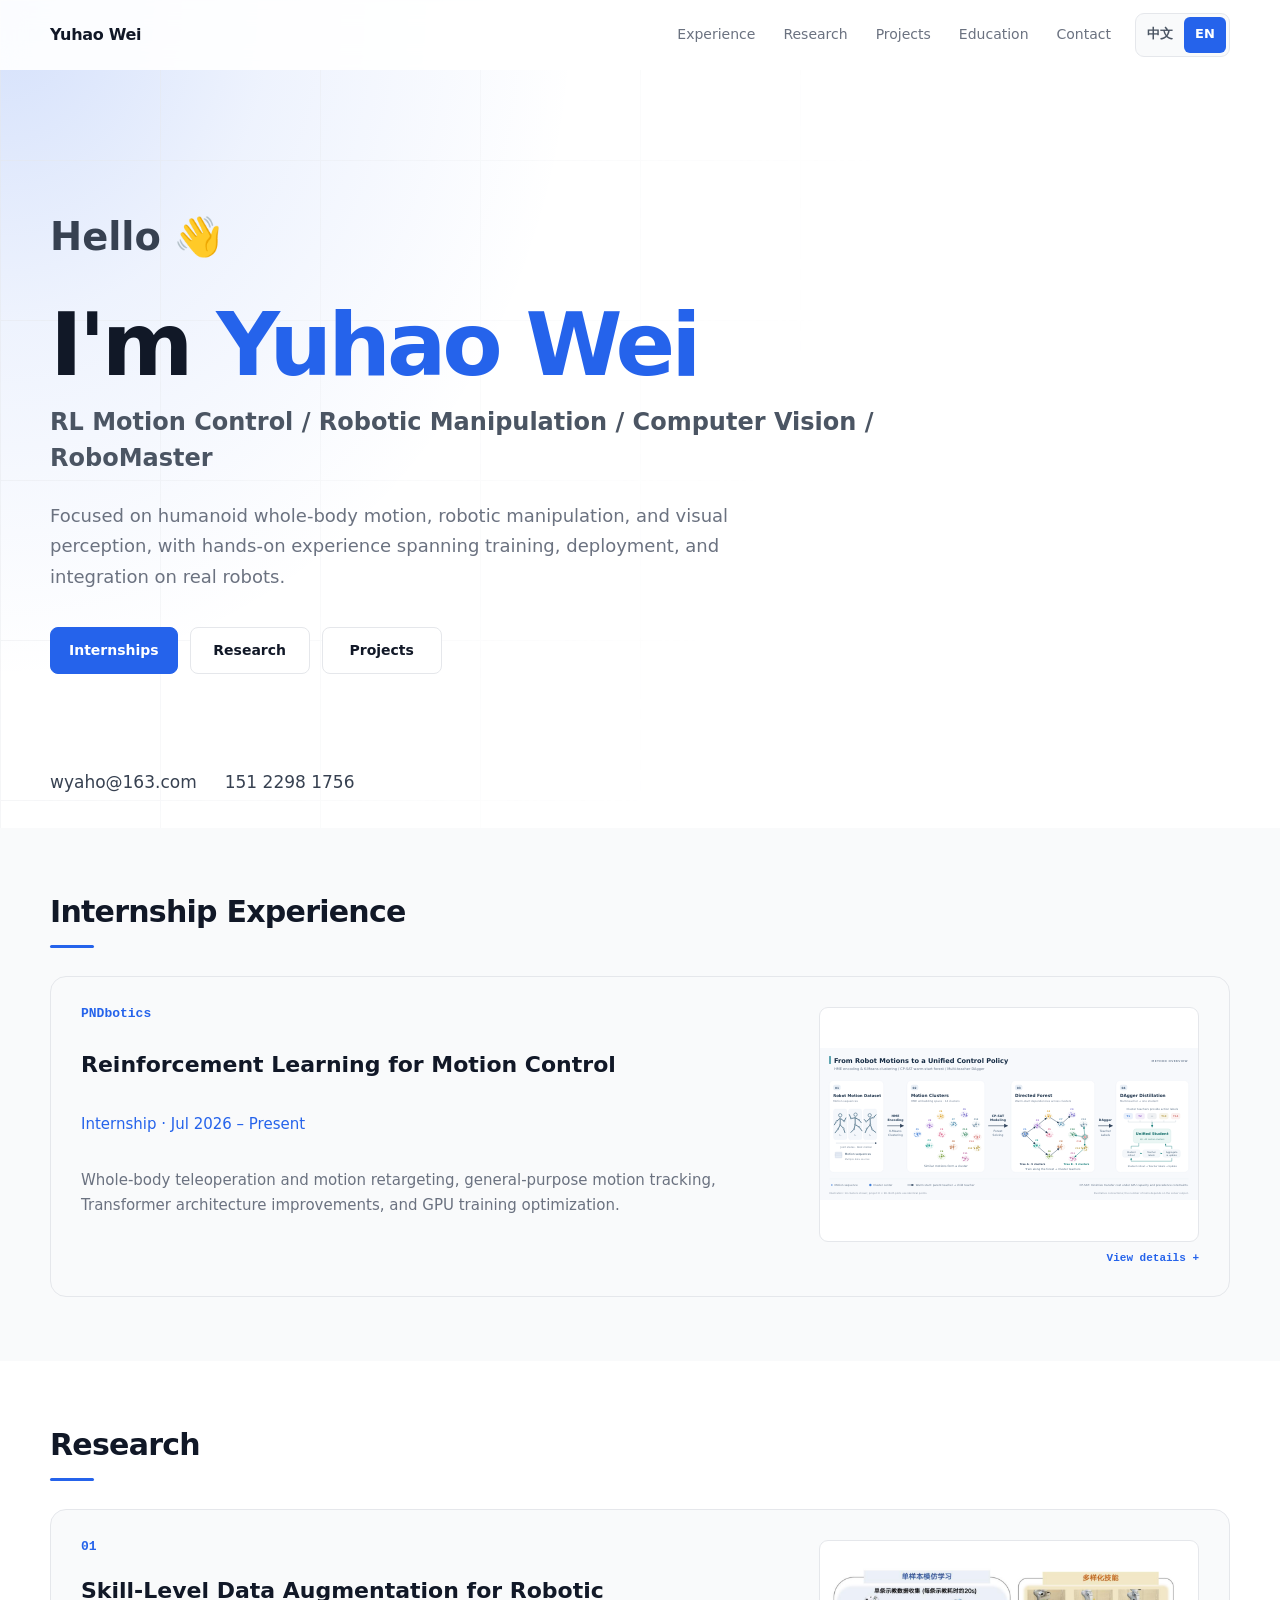
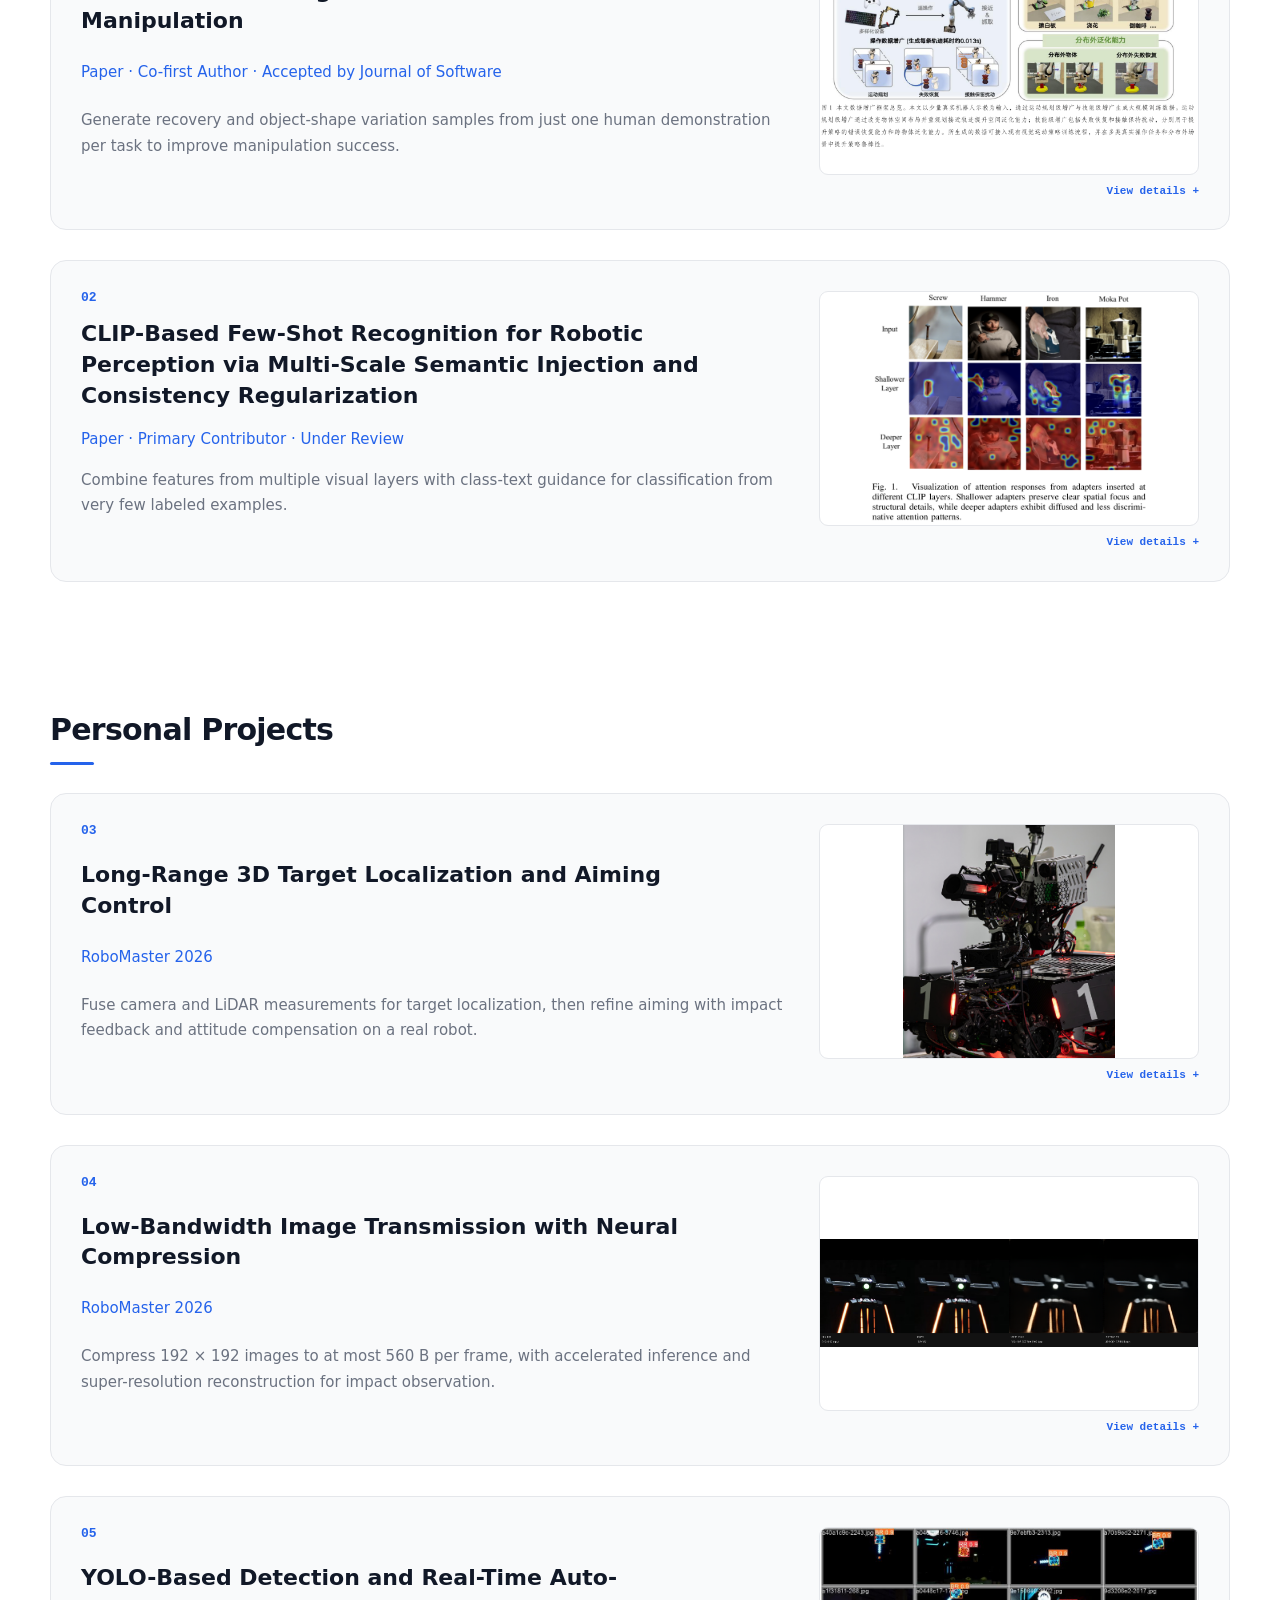
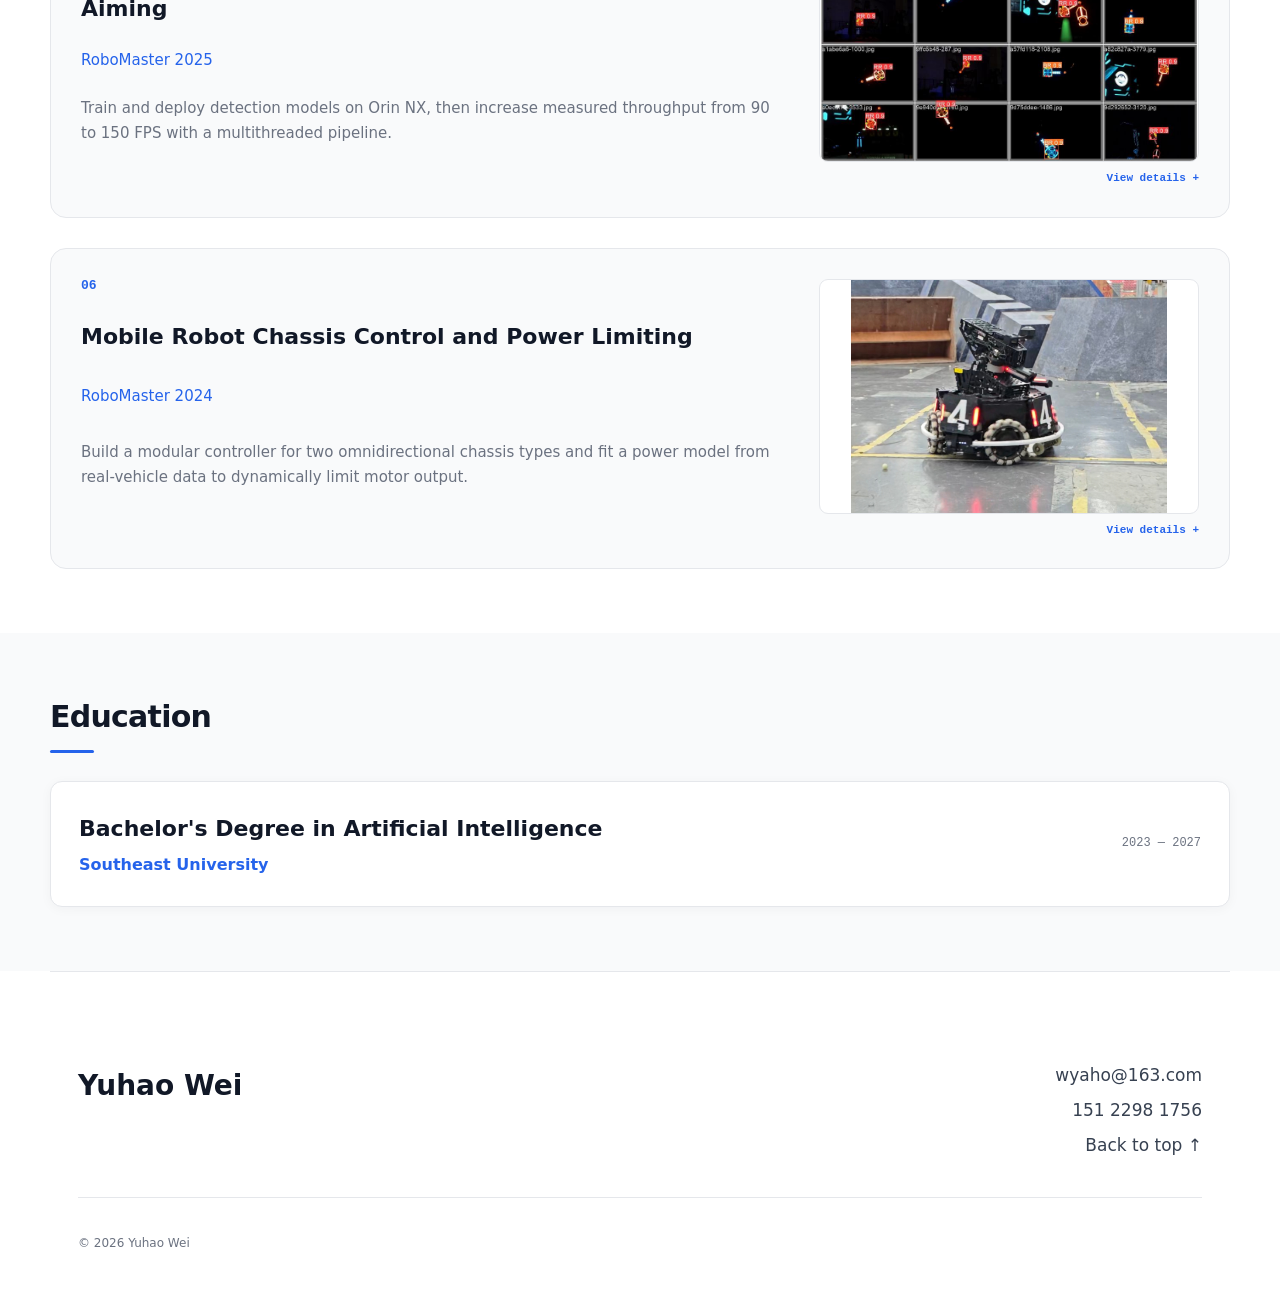
==== commit 89c6a286: "Update bilingual PND experience and SVG diagrams" ====
--- a/en.html
+++ b/en.html
@@ -55,15 +55,29 @@
       <div class="section-content timeline">
         <article class="timeline-item">
           <span class="timeline-dot"></span>
-          <div class="experience-card">
-            <div class="card-heading"><div><h3>Reinforcement Learning for Motion Control</h3><p>PNDbotics</p></div><time>Jul 2026 – Present</time></div>
+          <details class="project-card">
+            <summary class="project-summary">
+              <span class="project-index">PNDbotics</span>
+              <strong>Reinforcement Learning for Motion Control</strong>
+              <span class="project-meta">Internship · <time>Jul 2026 – Present</time></span>
+              <span class="project-brief">Whole-body teleoperation and motion retargeting, general-purpose motion tracking, Transformer architecture improvements, and GPU training optimization.</span>
+              <img class="project-thumb" src="assets/pnd/hme-cpsat-dagger-pipeline-en.svg" alt="PNDbotics whole-body motion tracking training pipeline" loading="lazy" />
+              <span class="expand-label">View details</span>
+            </summary>
             <div class="experience-block">
               <h4>Whole-Body Teleoperation and Motion Retargeting</h4>
               <p>To make a humanoid robot follow a human operator, I used the Mink inverse kinematics toolkit to convert human skeletal motion captured by VR devices into whole-body joint targets. This process, called motion retargeting, accounts for differences in body proportions and joint structures between humans and robots. Inverse kinematics (IK) computes joint configurations from target positions and orientations. I also resolved ordering and timing issues in asynchronous ROS 2 message processing and improved offline data collection, human-body calibration, and preprocessing tools for Pico devices.</p>
             </div>
             <div class="experience-block">
-              <h4>Reinforcement Learning for Whole-Body Motion Tracking</h4>
-              <p>The goal is to train a single control model that tracks diverse reference motions and tolerates noisy teleoperation inputs. I built a training pipeline with mjlab, following the Humanoid-GPT approach: group similar motions, train a specialized control policy for each group, and use DAgger (Dataset Aggregation) to teach a unified model to imitate those policies. Motion grouping uses the Harmonic Motion Embedding (HME) proposed in Humanoid-GPT to represent motions as feature vectors and measure similarity. To handle input noise from devices such as Pico, I incorporated residual adaptation from MOSAIC to learn additional corrections on top of the general policy.</p>
+              <h4>General-Purpose Whole-Body RL Motion Tracking</h4>
+              <p>To train a single control model to track diverse reference motions, I built a whole-body motion tracking pipeline with mjlab. Following Humanoid-GPT, I represented motions using Harmonic Motion Embedding (HME), grouped similar motions with K-Means, and trained a PPO expert policy for each motion cluster. I then used DAgger (Dataset Aggregation) to query the corresponding experts at states visited by the student policy and aggregate their supervision, distilling the experts into a unified motion tracking policy.</p>
+              <p>After observing that parameter transfer between similar motion clusters could accelerate convergence, I used trained models to warm-start nearby clusters. I formulated the joint selection of training order and initialization sources with CP-SAT to minimize HME transfer distances between clusters, subject to the theoretical minimum number of training batches.</p>
+              <figure class="project-flow">
+                <button type="button" aria-haspopup="dialog" data-image-src="assets/pnd/hme-cpsat-dagger-pipeline-en.svg" aria-label="Enlarge the whole-body motion tracking training pipeline">
+                  <img src="assets/pnd/hme-cpsat-dagger-pipeline-en.svg" width="1946" height="780" alt="Motion data is encoded with HME and clustered; CP-SAT schedules expert warm-start dependencies, followed by multi-teacher DAgger distillation into a unified policy" loading="lazy" />
+                </button>
+                <figcaption>Training pipeline · Click to enlarge. The 14 clusters and warm-start forest rooted at C1 and C14 are illustrative; the actual number of roots depends on the solver output. The points are not measured embedding projections. Actual scheduling also accounts for GPU capacity and training dependencies.</figcaption>
+              </figure>
             </div>
             <div class="experience-block">
               <h4>Parameter Reuse and Multi-GPU Scheduling for PPO Experts</h4>
@@ -136,7 +150,48 @@
                 </div>
               </details>
             </div>
-          </div>
+            <div class="experience-block">
+              <h4>Transformer Policy Architecture Improvements</h4>
+              <p>To jointly model the robot's state history and future motion targets, I redesigned the architecture as a two-stream temporal Actor–Critic. Robot observation history and reference motion are embedded separately, one token per frame. Causal self-attention models the state history, while cross-attention reads the target motion sequence. The history window contains 10 past frames and the current frame; the reference motion window contains 10 past target frames, the current target frame, and 10 future target frames, providing both temporal context and upcoming targets.</p>
+              <p>Two sequential Fusion Blocks combine the streams. The first updates all 11 history tokens; the second computes queries and subsequent outputs only for the current token, omitting final-stage computations that do not contribute to the output head. It still reads the full keys and values (K/V) from the 11-frame history and 21-frame reference motion, limiting computational overhead while using a longer temporal context.</p>
+              <figure class="project-flow">
+                <button type="button" aria-haspopup="dialog" data-image-src="assets/pnd/model-architecture-v5-en.svg" aria-label="Enlarge the two-stream temporal Actor–Critic architecture">
+                  <img src="assets/pnd/model-architecture-v5-en.svg" width="2600" height="2080" alt="Two-stream temporal Actor–Critic: 11 observation frames and 21 reference motion frames are combined through two Fusion Blocks with causal self-attention and cross-attention; the second block uses only the current query" loading="lazy" />
+                </button>
+                <figcaption>Two-stream temporal Actor–Critic · Click to enlarge. Actor and Critic have the same architecture but independent parameters, producing a 29-dimensional action mean and a scalar state value, respectively.</figcaption>
+              </figure>
+              <details>
+                <summary>Inputs, Attention-Based Fusion, and Removal of Unused Computation</summary>
+                <div class="detail-content technical-narrative">
+                  <h5>Preserve Temporal Information Frame by Frame</h5>
+                  <p>The robot observation input is 11 × 93 for the Actor and 11 × 219 for the Critic; both use a 21 × 67 reference motion input (frames × features per frame). Reference motion specifies the target movement to track, including future targets, rather than control actions previously executed by the robot. Each stream is mapped to one token per frame, without temporal pooling.</p>
+                  <h5>Model State History Before Reading Reference Motion</h5>
+                  <p>Each Fusion Block contains causal self-attention, cross-attention, and a feed-forward network (FFN), with residual connections. Cross-attention queries (Q) come from history tokens updated by self-attention, while K/V come from reference motion tokens. Rotary positional embeddings (RoPE) are applied to Q and K. Both blocks receive the same reference motion embeddings, but have separate normalization and projection parameters.</p>
+                  <h5>Remove Only Computations Unused by the Output Head</h5>
+                  <p>Fusion Block 1 retains outputs for all history tokens. Fusion Block 2 computes self-attention queries, cross-attention queries, and FFN outputs only for the current token. In both blocks, self-attention still reads all history K/V and cross-attention reads all reference motion K/V, so neither accessible window is shortened.</p>
+                </div>
+              </details>
+            </div>
+            <div class="experience-block">
+              <h4>Training Performance Optimization: Fused RoPE and Short-Sequence Attention</h4>
+              <p>Using PyTorch Profiler, I identified two sources of GPU overhead during PPO training of the two-stream temporal Transformer: intermediate tensor reads and writes in the multi-step RoPE implementation, and general-purpose attention kernels poorly suited to the model's short sequences. I developed fused RoPE and specialized attention forward and backward kernels in Triton, matching the original backend's key floating-point operation order to address numerical differences that were amplified during full training updates.</p>
+              <p>In benchmarks using actual environment rollouts on an RTX PRO 6000 Blackwell, with the model architecture, precision settings, and PPO configuration unchanged, <strong>PPO update time fell from 3.2139 s to 1.6718 s (48.0% lower), while combined rollout collection and update time fell from 4.5597 s to 2.9826 s (34.6% lower), yielding approximately 1.53× iteration throughput.</strong> These measurements exclude log writes, periodic evaluation, checkpoint saving, and state resets.</p>
+              <details>
+                <summary>Performance Bottlenecks, Kernel Implementation, and Numerical Validation</summary>
+                <div class="detail-content technical-narrative">
+                  <h5>Fuse RoPE to Reduce Intermediate GPU Memory Access</h5>
+                  <p>I fused feature pairing, sine/cosine multiplication, and rotation arithmetic into a Triton kernel, implemented a fused backward pass, and integrated both into the existing training pipeline through a custom torch.autograd.Function. Preserving the original FP32 operation order reduced repeated writes and reads of intermediate results. In an independent ablation, caching sine/cosine tables alone improved performance by only about 0.12%; kernel fusion provided the main speedup.</p>
+                  <h5>Tailor Attention Forward and Backward Passes to the Actual Short Sequences</h5>
+                  <p>The attention shapes across the two Fusion Blocks are 11×11, 11×21, 1×11, and 1×21, with a head dimension of 32. I used smaller tiles suited to these shapes and implemented Q/K/V gradients with support for the actual tensor layouts. In profiler comparisons using the same actual PPO minibatch, the total time of the main attention forward and backward kernels fell from 46.850 ms to 13.244 ms.</p>
+                  <h5>Go Beyond Mathematical Equivalence to Numerical Agreement During Training</h5>
+                  <p>The initial kernels were faster, but small local differences were amplified by subsequent TF32 linear layers, causing AdamW state validation to fail. I examined the original backend's FastF32 path and matched operand splitting and rounding, the sequence of three TF32 matrix multiply-accumulate operations, segmented reductions, and key operation ordering in the softmax forward and backward passes. The final implementation passed validation of complete training updates within the predefined error tolerances.</p>
+                  <h5>Validate with Actual Rollouts and a Complete PPO Update</h5>
+                  <p>Using 2048 environments, 24 rollout steps, and 5 epochs × 4 minibatches, I compared the baseline and optimized implementation from identical model and optimizer states on the same collected on-policy data. In the tested cases, the recorded maximum absolute differences were zero for full-model outputs and gradients, as well as 4 loss values, 129 parameters, and 387 AdamW state tensors after 20 optimizer steps. Adaptive learning-rate decisions also matched. An additional 48 tests covering tensor layouts, partial gradient computation, and repeated runs passed.</p>
+                  <p>The performance results are steady-state measurements after warmup; the 20 optimizer steps above constitute one complete PPO update. Validation is limited to the tested hardware, FP32 with the original TF32 settings, and the specified short-sequence shapes. It does not establish identical long-term training trajectories or final convergence.</p>
+                </div>
+              </details>
+            </div>
+          </details>
         </article>
       </div>
     </section>
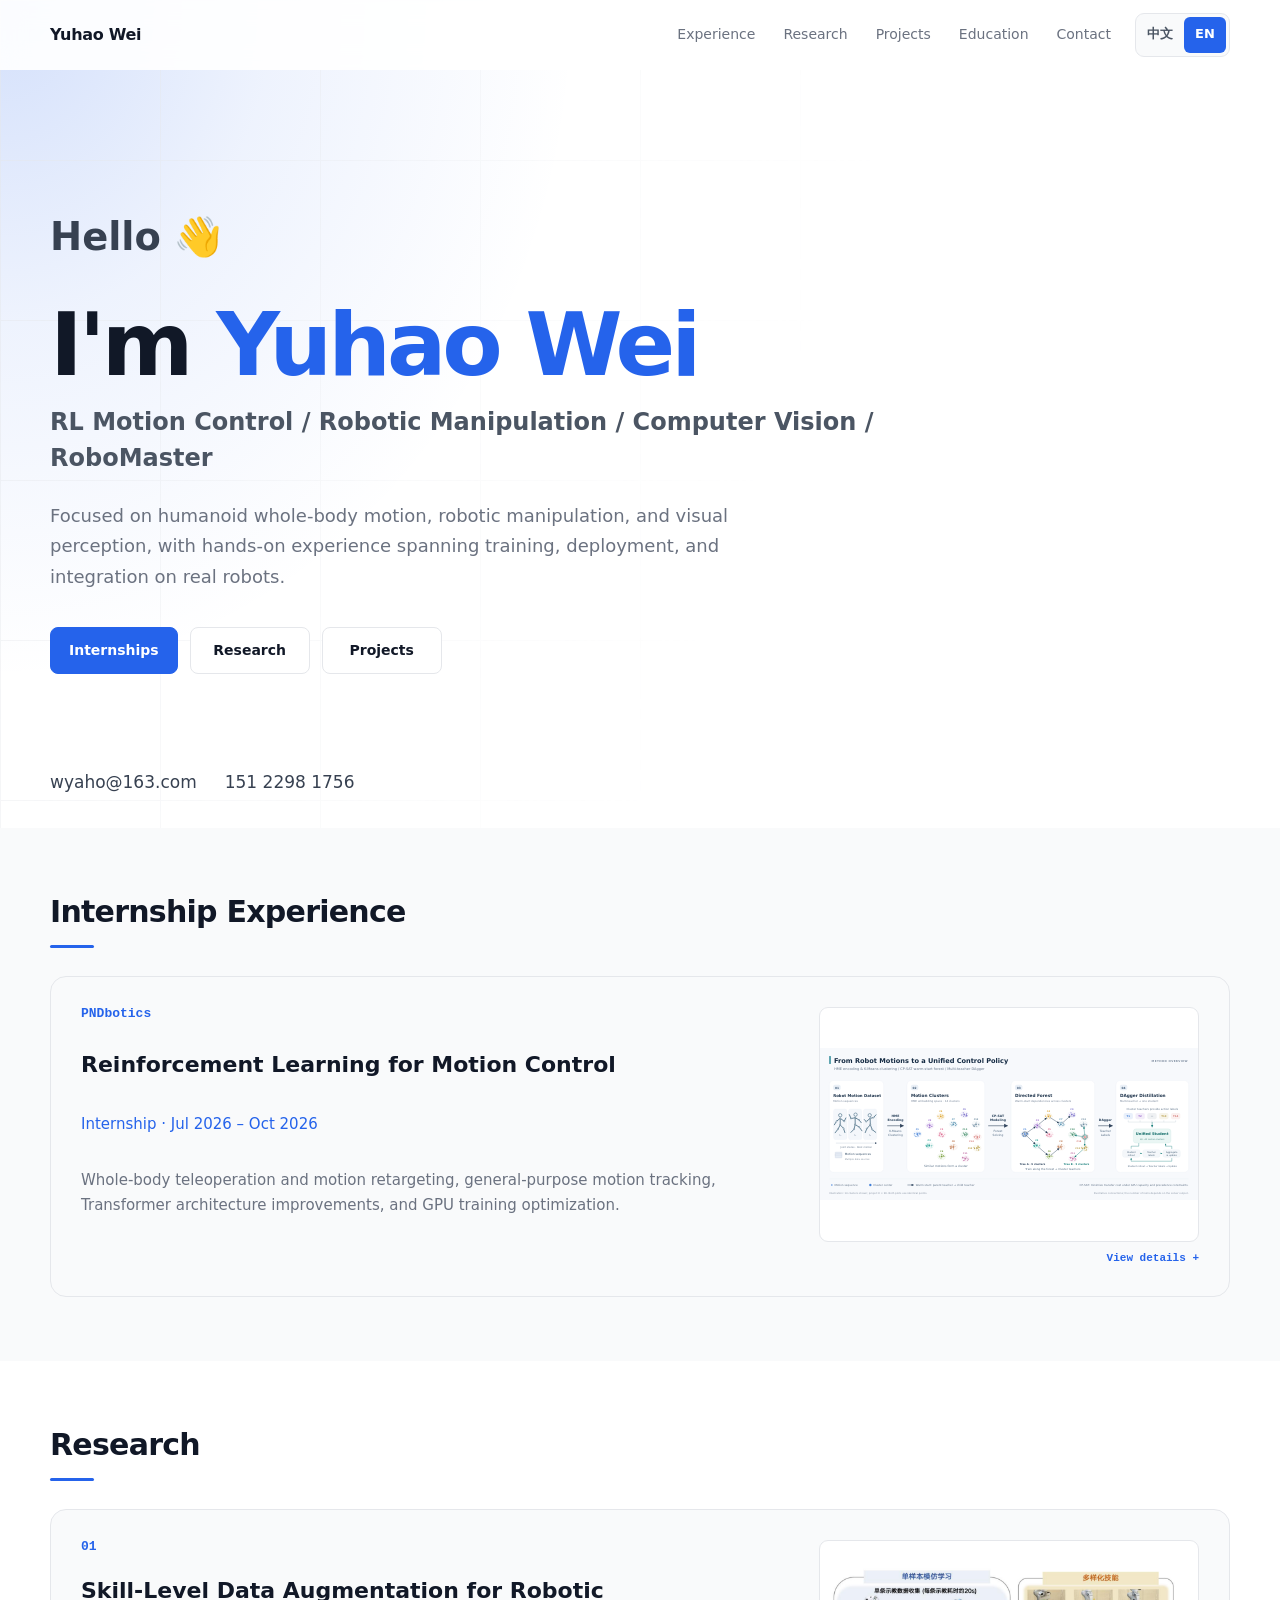
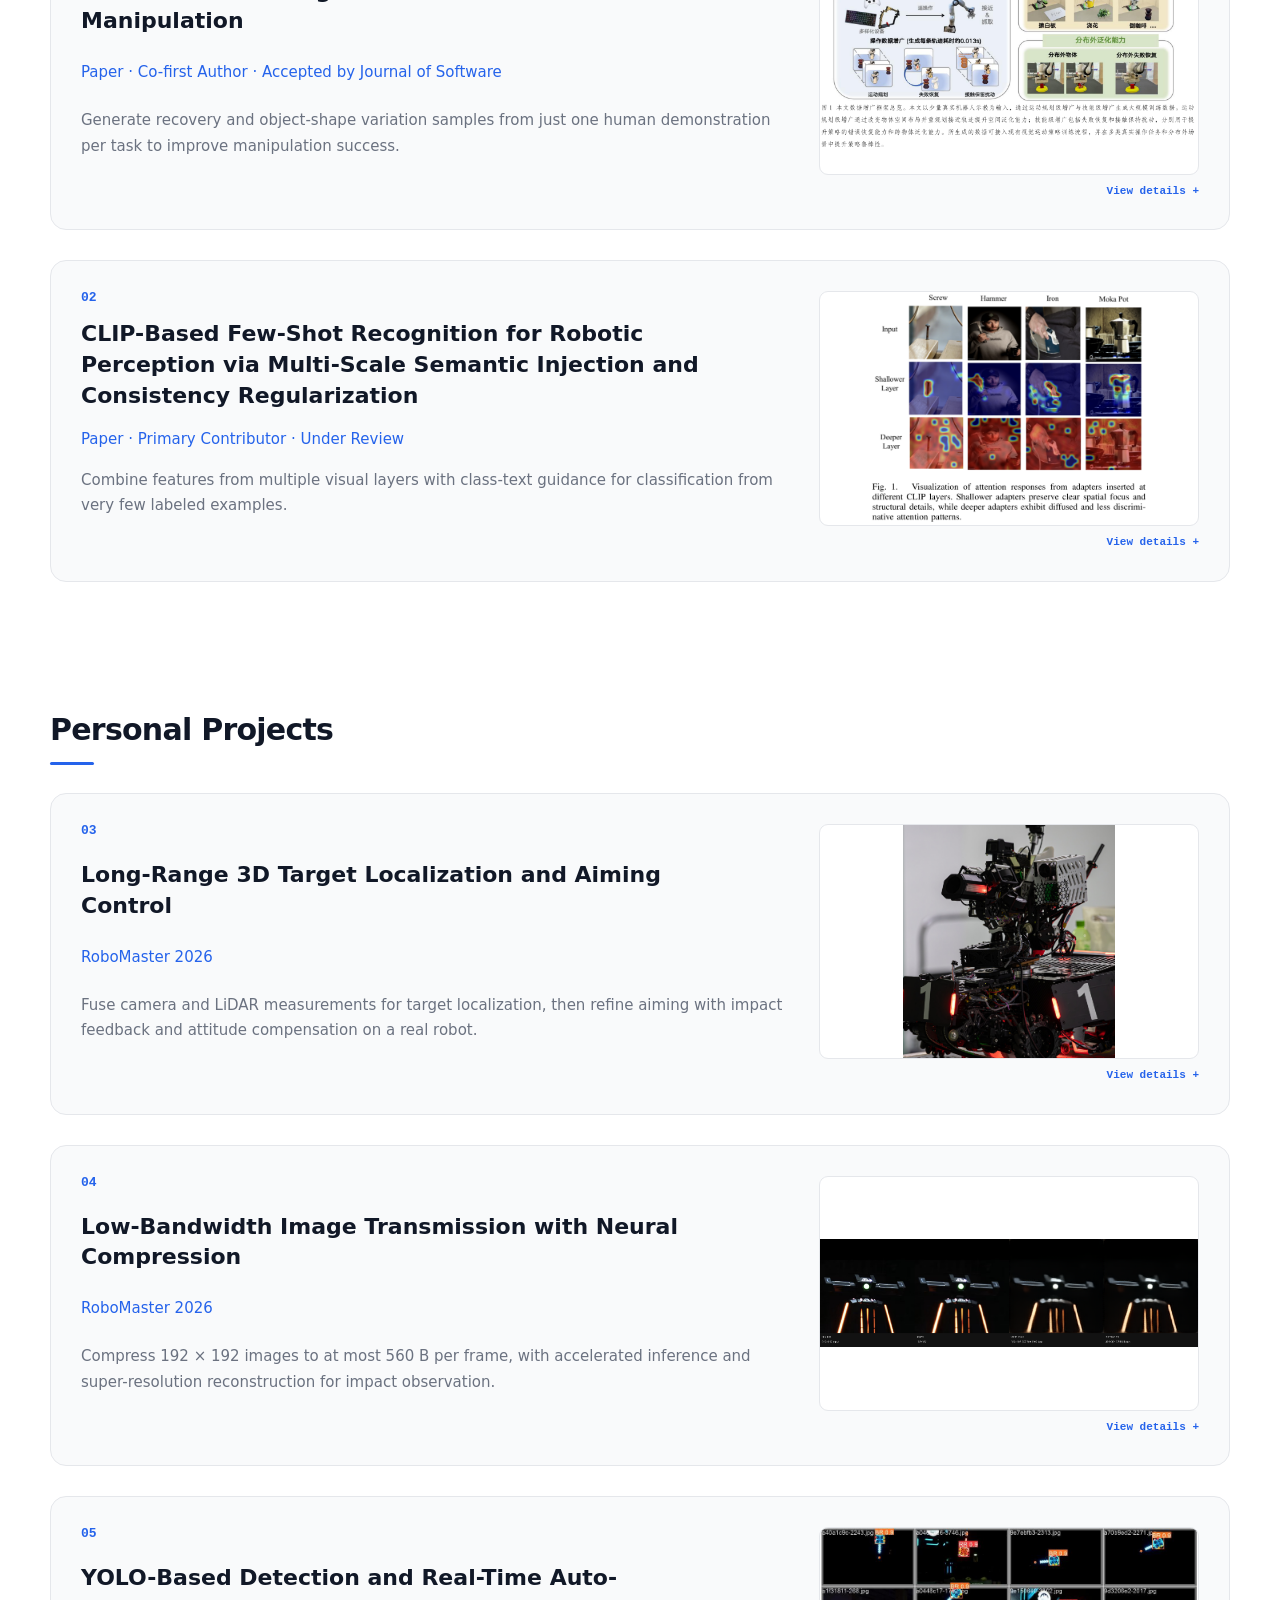
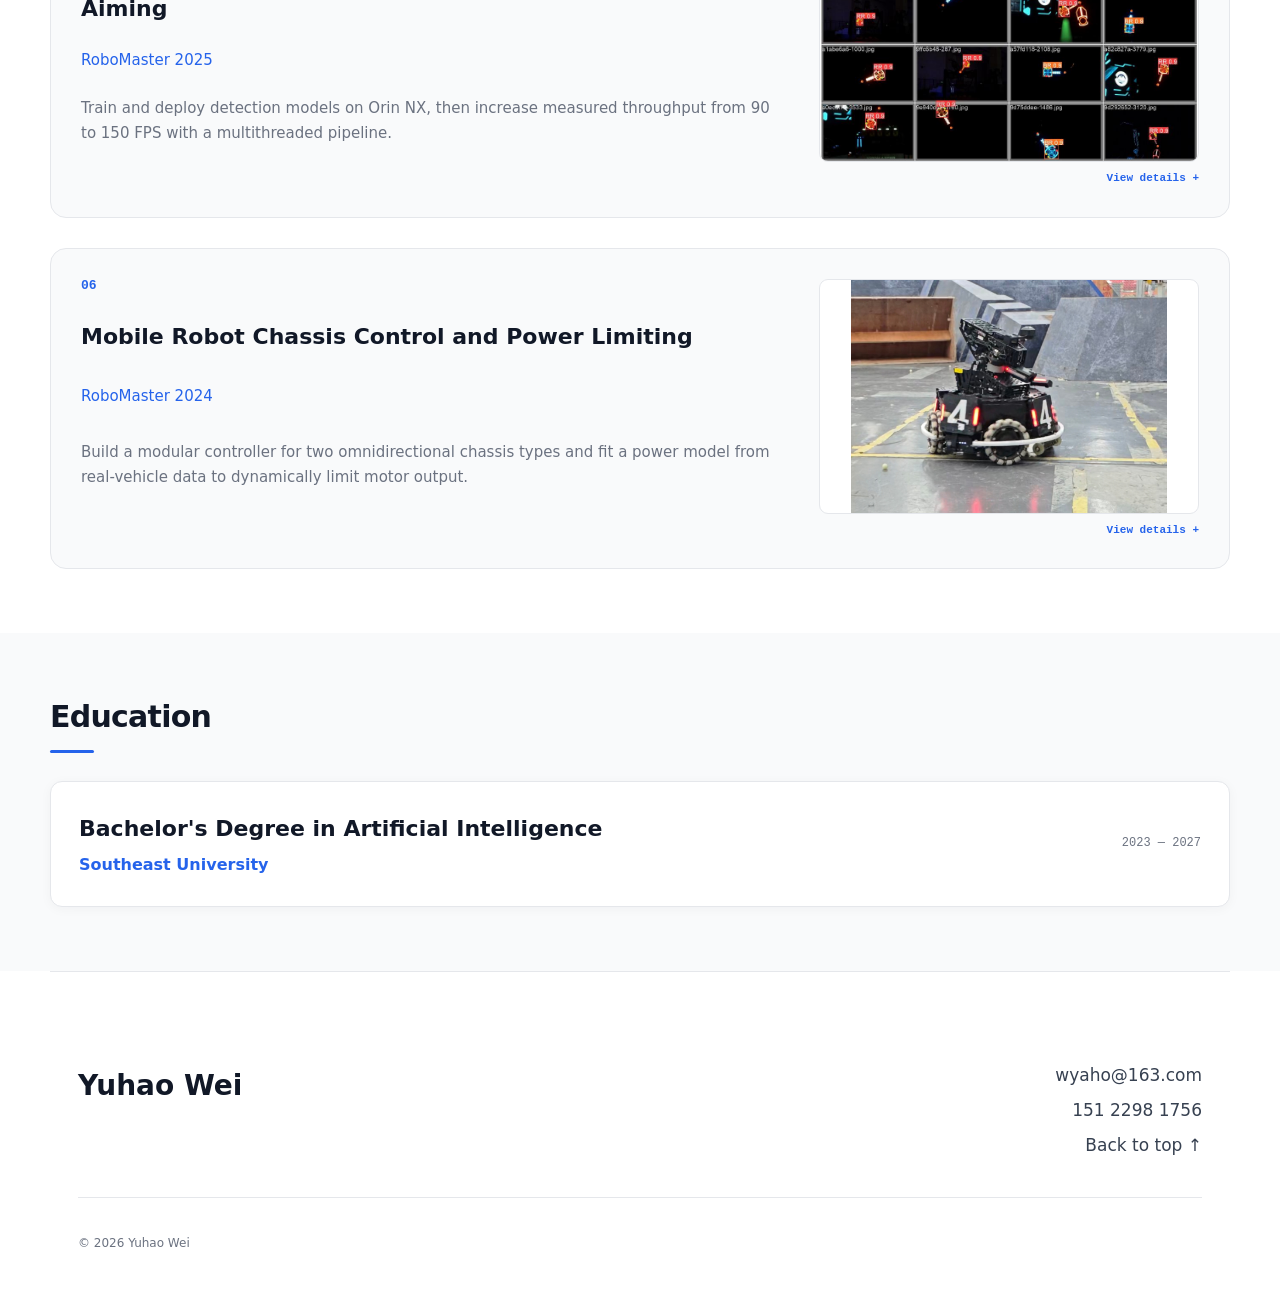
==== commit 6985a0f5: "Set PND internship end date to October 2026" ====
--- a/en.html
+++ b/en.html
@@ -59,7 +59,7 @@
             <summary class="project-summary">
               <span class="project-index">PNDbotics</span>
               <strong>Reinforcement Learning for Motion Control</strong>
-              <span class="project-meta">Internship · <time>Jul 2026 – Present</time></span>
+              <span class="project-meta">Internship · <time>Jul 2026 – Oct 2026</time></span>
               <span class="project-brief">Whole-body teleoperation and motion retargeting, general-purpose motion tracking, Transformer architecture improvements, and GPU training optimization.</span>
               <img class="project-thumb" src="assets/pnd/hme-cpsat-dagger-pipeline-en.svg" alt="PNDbotics whole-body motion tracking training pipeline" loading="lazy" />
               <span class="expand-label">View details</span>
